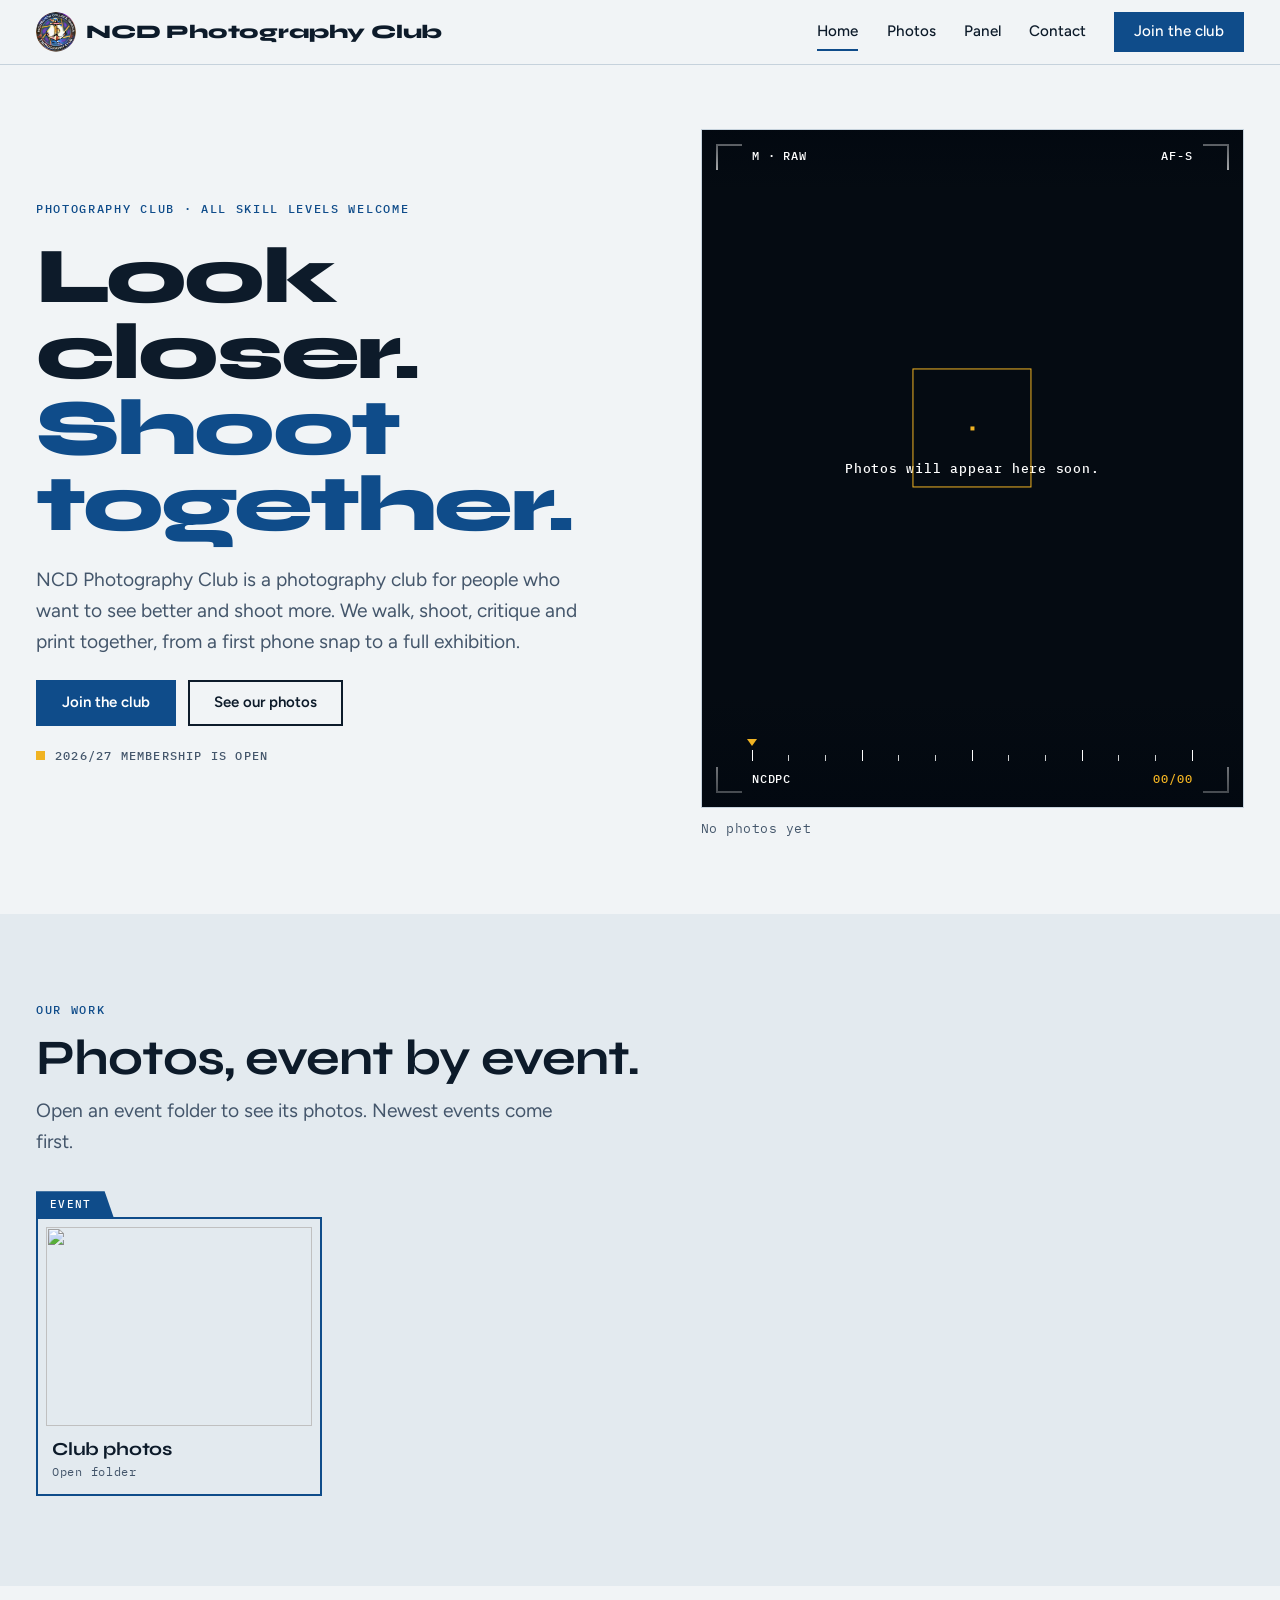
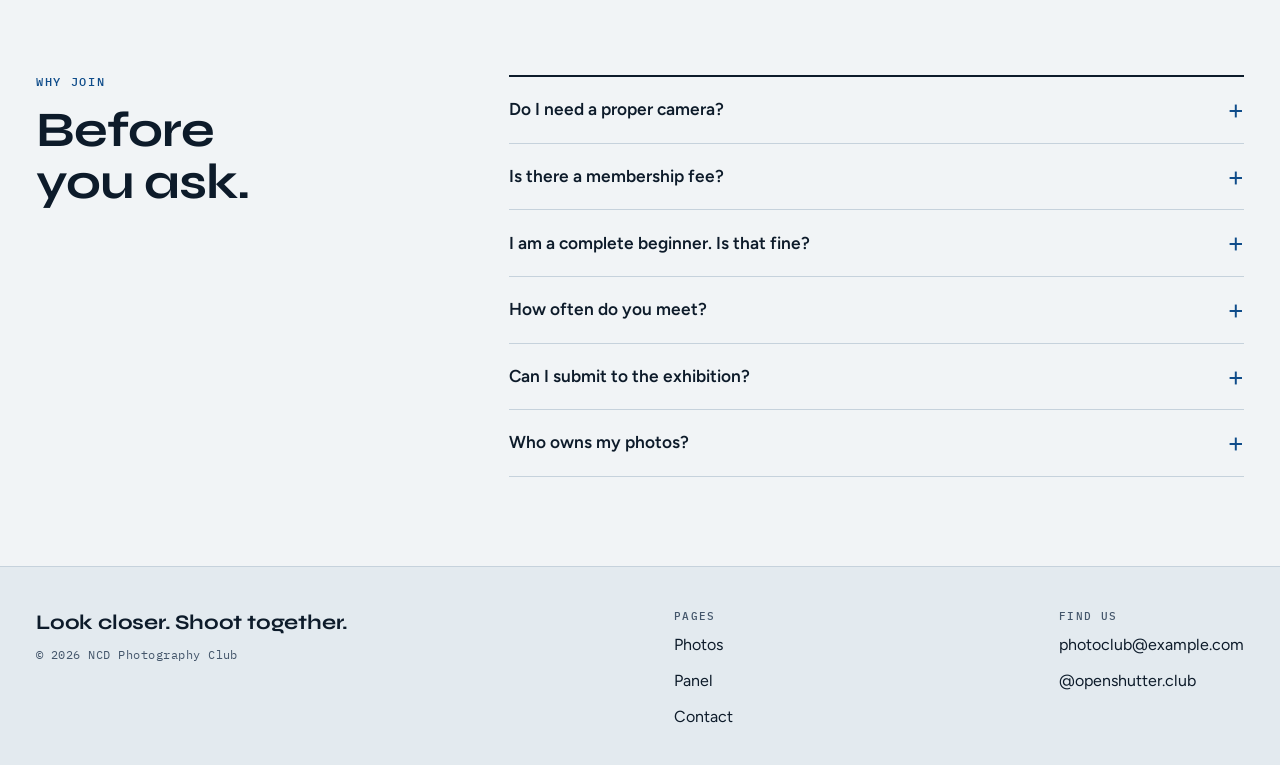
==== index.html @ f0a72257 "Add files via upload" ====
<!doctype html>
<html lang="en">
<head>
<meta charset="utf-8">
<meta name="viewport" content="width=device-width, initial-scale=1">
<title>NCD Photography Club</title>
<meta name="description" content="NCD Photography Club is a photography club for people who want to see better and shoot more. Photo walks, critique nights, workshops and an annual exhibition. All skill levels welcome.">
<meta name="color-scheme" content="light dark">
<meta name="theme-color" content="#0F4C8A">
<link rel="icon" href="assets/favicon.png" type="image/png">
<link rel="apple-touch-icon" href="assets/apple-touch-icon.png">
<link rel="preconnect" href="https://fonts.googleapis.com">
<link rel="preconnect" href="https://fonts.gstatic.com" crossorigin>
<link rel="stylesheet" href="https://fonts.googleapis.com/css2?family=Figtree:wght@400;500;600&family=IBM+Plex+Mono:wght@400;500&family=Syne:wght@600;700;800&display=swap">
<link rel="stylesheet" href="assets/css/style.css">
</head>
<body>
<header class="site">
  <div class="wrap bar">
    <a class="brand" href="index.html" aria-label="NCD Photography Club, home">
      <img src="assets/logo.png" width="40" height="40" alt="" class="brand-logo">
      <span>NCD Photography Club</span>
    </a>
    <button class="menu-btn" id="menuBtn" type="button" aria-expanded="false" aria-controls="nav">Menu</button>
    <nav class="nav" id="nav" aria-label="Main">
      <a href="index.html" aria-current="page">Home</a>
      <a href="photos.html">Photos</a>
      <a href="panel.html">Panel</a>
      <a href="contact.html">Contact</a>
      <a class="btn" href="join.html">Join the club</a>
    </nav>
  </div>
</header>

<main>
    <section class="hero">
      <div class="wrap hero-grid">
        <div class="hero-copy">
          <p class="eyebrow">Photography club · all skill levels welcome</p>
          <h1>Look closer. <span class="b">Shoot together.</span></h1>
          <p class="lead">NCD Photography Club is a photography club for people who want to see better and shoot more. We walk, shoot, critique and print together, from a first phone snap to a full exhibition.</p>
          <div class="cta">
            <a class="btn" href="join.html">Join the club</a>
            <a class="btn btn-ghost" href="#events">See our photos</a>
          </div>
          <p class="note">2026/27 membership is open</p>
        </div>

        <figure class="vfwrap">
          <div class="vf" role="img" aria-label="Slideshow of the latest club photos, shown inside a camera viewfinder">
            <!-- The photos here are filled in by assets/js/site.js (the 6 newest photos across all events). -->
            <div id="vfSlides"></div>
            <i class="c tl"></i><i class="c tr"></i><i class="c bl"></i><i class="c br"></i>
            <div class="vf-focus" id="vfFocus"></div>
            <div class="vf-hud vf-top" aria-hidden="true"><span>M · RAW</span><span>AF-S</span></div>
            <div class="vf-hud vf-bottom" aria-hidden="true">
              <div class="meter" id="vfMeter"><b id="vfMark"></b></div>
              <div class="vf-read"><span>NCDPC</span><span id="vfCount">00/00</span></div>
            </div>
          </div>
          <figcaption class="vf-cap">
            <p id="vfCap"></p>
            <div class="vf-ctl" id="vfCtl"><button class="pause" id="vfPause" type="button">Pause</button></div>
          </figcaption>
        </figure>
      </div>
    </section>

    <section class="sec alt" id="events">
      <div class="wrap">
        <div id="workHead" hidden>
          <p class="eyebrow">Our work</p>
          <h2>Photos, event by event.</h2>
          <p class="lead">Open an event folder to see its photos. Newest events come first.</p>
        </div>
        <!-- Event folders are filled in by assets/js/site.js. Each folder in assets/photos is one event. -->
        <div class="work" id="workGrid" aria-busy="true"></div>
        <a class="more" id="seeAll" href="photos.html" hidden>See all events</a>
      </div>
    </section>

    <section class="sec">
      <div class="wrap faq">
        <div>
          <p class="eyebrow">Why join</p>
          <h2>Before you ask.</h2>
        </div>
        <div class="qa">
          <details><summary>Do I need a proper camera?</summary><p>No. A phone is enough for most walks and critiques. We teach composition and light first, and gear later. Members often lend lenses and tripods to each other.</p></details>
          <details><summary>Is there a membership fee?</summary><p>A small yearly fee covers printing, exhibition costs and shared equipment. If the fee is a problem for you, tell us and we will work something out.</p></details>
          <details><summary>I am a complete beginner. Is that fine?</summary><p>Yes. Most of us started that way. On every walk, newer members are paired with someone who has been shooting for a while.</p></details>
          <details><summary>How often do you meet?</summary><p>Photo walks and critique nights run monthly, workshops once a term and the exhibition once a year. Ask us on the Contact page for the next dates.</p></details>
          <details><summary>Can I submit to the exhibition?</summary><p>Every member can submit up to three frames. A small member panel picks the final forty, and each selected photographer gets help with printing and framing.</p></details>
          <details><summary>Who owns my photos?</summary><p>You do. We ask for your permission before showing any frame on this site, in print or on social media.</p></details>
        </div>
      </div>
    </section>

</main>

<div class="lb" id="lb" role="dialog" aria-modal="true" aria-label="Photo viewer" hidden>
  <button class="lb-close" id="lbClose" type="button">Close</button>
  <img id="lbImg" alt="">
  <p class="lb-title" id="lbTitle"></p>
  <div class="lb-row">
    <button class="lb-nav" id="lbPrev" type="button" aria-label="Previous photo">&larr;</button>
    <span class="lb-count" id="lbCount"></span>
    <button class="lb-nav" id="lbNext" type="button" aria-label="Next photo">&rarr;</button>
  </div>
</div>

<footer>
  <div class="wrap foot">
    <div>
      <span class="tagline">Look closer. Shoot together.</span>
      <small>© 2026 NCD Photography Club</small>
    </div>
    <div>
      <h4>Pages</h4>
      <a href="photos.html">Photos</a><a href="panel.html">Panel</a><a href="contact.html">Contact</a>
    </div>
    <div>
      <h4>Find us</h4>
      <span>photoclub@example.com</span>
      <span>@openshutter.club</span>
    </div>
  </div>
</footer>

<script src="assets/js/events-data.js"></script>
<script src="assets/js/site.js"></script>
</body>
</html>
---- assets/css/style.css ----
html{-webkit-text-size-adjust:100%}
[hidden]{display:none!important}
img{max-width:100%}

/* NCD Photography Club: contact-sheet look. Viewfinder hero, film-edge divider, one cyanotype blue.
   Colours and fonts live in the :root tokens below. Dark mode follows the visitor's system setting. */
:root{
  --paper:#F1F4F6; --paper-2:#E3EAEF; --ink:#0D1B2A; --ink-2:#44566B; --rule:#C6D2DC;
  --accent:#0F4C8A; --on-accent:#FFFFFF;
  --band:#0F4C8A; --on-band:#FFFFFF;
  --film:#F0B323; --on-film:#1A1405; --strip:#0A1420;
  --on-img:#FFFFFF; --shade:rgba(2,8,16,.8); --scrim:rgba(3,9,17,.92);
  --f-display:'Syne',system-ui,sans-serif;
  --f-body:'Figtree',system-ui,sans-serif;
  --f-mono:'IBM Plex Mono',ui-monospace,Menlo,Consolas,monospace;
}
@media (prefers-color-scheme: dark){
  :root{
    --paper:#08121D; --paper-2:#0F1F31; --ink:#E7EEF4; --ink-2:#9AAFC3; --rule:#1F3550;
    --accent:#6DAEF0; --on-accent:#06121F; --band:#0E2F52; --on-band:#E7EEF4; --strip:#02070C;
    color-scheme:dark;
  }
}

*{box-sizing:border-box}
html{scroll-behavior:smooth}
body{margin:0;background:var(--paper);color:var(--ink);font:400 16px/1.6 var(--f-body);-webkit-font-smoothing:antialiased}
h1,h2,h3,h4,p,ul,ol,dl,dd,figure{margin:0}
ul,ol{padding:0;list-style:none}
a{color:var(--accent)}
.mono{font-family:var(--f-mono)}
:focus-visible{outline:3px solid var(--accent);outline-offset:3px}

.wrap{width:100%;max-width:1240px;margin:0 auto;padding-left:max(16px,env(safe-area-inset-left,0px));padding-right:max(16px,env(safe-area-inset-right,0px))}
.sec{padding-block:clamp(48px,7vw,92px)}
.eyebrow{font:500 12px/1.2 var(--f-mono);letter-spacing:.14em;text-transform:uppercase;color:var(--accent)}
h2{font:700 clamp(1.9rem,4.2vw,3.1rem)/1.05 var(--f-display);letter-spacing:-.02em;text-wrap:balance;margin-top:14px}
.more{display:inline-flex;align-items:center;gap:8px;margin-top:30px;font:500 12px/1 var(--f-mono);letter-spacing:.12em;text-transform:uppercase;color:var(--accent);text-decoration:none;border-bottom:2px solid var(--accent);padding-bottom:6px}

.btn{display:inline-flex;align-items:center;justify-content:center;min-height:46px;padding:0 24px;background:var(--accent);color:var(--on-accent);border:2px solid var(--accent);font:600 15px/1 var(--f-body);text-decoration:none;cursor:pointer;transition:transform .15s}
.btn:hover{transform:translateY(-2px)}
.btn-ghost{background:transparent;color:var(--ink);border-color:var(--ink)}

/* header */
.site{position:sticky;top:env(safe-area-inset-top,0px);z-index:40;background:var(--paper);border-bottom:1px solid var(--rule)}
.bar{display:flex;align-items:center;justify-content:space-between;gap:12px 16px;flex-wrap:wrap;padding-block:12px}
.brand{display:flex;align-items:center;gap:10px;color:var(--ink);text-decoration:none;font:800 1.2rem/1 var(--f-display);letter-spacing:-.01em}
.brand svg{color:var(--accent)}
.nav{display:flex;align-items:center;gap:clamp(14px,2.2vw,30px)}
.nav a{color:var(--ink);text-decoration:none;font-weight:500;font-size:.95rem;padding-block:6px;border-bottom:2px solid transparent}
.nav a:not(.btn):hover{color:var(--accent)}
.nav a[aria-current="page"]:not(.btn){border-bottom-color:var(--accent)}
.nav a.btn{min-height:40px;padding:0 18px;color:var(--on-accent);border-bottom:2px solid var(--accent)}
.menu-btn{display:none;min-height:40px;padding:0 16px;background:transparent;color:var(--ink);border:1.5px solid var(--ink);font:500 13px/1 var(--f-mono);letter-spacing:.08em;text-transform:uppercase;cursor:pointer}
@media (max-width:900px){
  .menu-btn{display:inline-flex;align-items:center}
  .nav{display:none;width:100%;flex-direction:column;align-items:stretch;gap:0;padding-bottom:10px}
  .nav.open{display:flex}
  .nav a:not(.btn){padding:13px 0;border-top:1px solid var(--rule);border-bottom:0}
  .nav a[aria-current="page"]:not(.btn){color:var(--accent)}
  .nav a.btn{margin-top:8px}
}

/* page heads */
.pagehead{padding-block:clamp(36px,6vw,76px) clamp(8px,2vw,20px)}
.pagehead .wrap{display:flex;flex-direction:column;align-items:flex-start;gap:16px}
.pagehead h1{font:800 clamp(2.4rem,6vw,4.6rem)/.98 var(--f-display);letter-spacing:-.035em;text-wrap:balance}
.pagehead .lead{max-width:56ch}
.back{display:inline-flex;align-items:center;gap:8px;font:500 12px/1 var(--f-mono);letter-spacing:.12em;text-transform:uppercase;color:var(--accent);text-decoration:none}

/* hero */
.hero{padding-block:clamp(28px,5vw,64px) clamp(40px,6vw,76px)}
.hero-grid{display:grid;grid-template-columns:minmax(0,1.05fr) minmax(0,.95fr);gap:clamp(28px,5vw,64px);align-items:center}
.hero-copy{display:flex;flex-direction:column;align-items:flex-start;gap:22px;min-width:0}
h1{font:800 clamp(2.5rem,6.2vw,5rem)/.96 var(--f-display);letter-spacing:-.035em;text-wrap:balance}
h1 .b{color:var(--accent);display:block}
.lead{font-size:clamp(1.05rem,1.6vw,1.2rem);line-height:1.6;color:var(--ink-2);max-width:46ch}
.cta{display:flex;flex-wrap:wrap;gap:12px}
.note{font:500 12px/1.4 var(--f-mono);letter-spacing:.1em;text-transform:uppercase;color:var(--ink-2);display:flex;align-items:center;gap:10px}
.note::before{content:"";width:9px;height:9px;background:var(--film)}
@media (max-width:860px){.hero-grid{grid-template-columns:minmax(0,1fr)}}

/* viewfinder */
.vfwrap{display:flex;flex-direction:column;gap:12px;min-width:0}
.vf{position:relative;aspect-ratio:4/5;max-width:100%;overflow:hidden;background:#050B12;color:var(--on-img);border:1px solid var(--rule)}
.slide.on{opacity:1}
.vf .c{position:absolute;width:26px;height:26px;border:0 solid var(--on-img);opacity:.9;pointer-events:none}
.vf .tl{left:14px;top:14px;border-width:2px 0 0 2px}
.vf .tr{right:14px;top:14px;border-width:2px 2px 0 0}
.vf .bl{left:14px;bottom:14px;border-width:0 0 2px 2px}
.vf .br{right:14px;bottom:14px;border-width:0 2px 2px 0}
.vf-focus{position:absolute;left:50%;top:44%;width:22%;aspect-ratio:1;transform:translate(-50%,-50%);border:1.5px solid var(--film);pointer-events:none}
.vf-focus::after{content:"";position:absolute;left:50%;top:50%;width:4px;height:4px;margin:-2px 0 0 -2px;background:var(--film)}
.vf-focus.lock{animation:lock .6s cubic-bezier(.2,.7,.2,1)}
@keyframes lock{0%{transform:translate(-50%,-50%) scale(1.7);opacity:0}55%{opacity:1}100%{transform:translate(-50%,-50%) scale(1)}}
.vf-hud{position:absolute;left:0;right:0;font:500 12px/1 var(--f-mono);letter-spacing:.08em;pointer-events:none}
.vf-top{top:0;display:flex;justify-content:space-between;padding:20px 50px 0}
.vf-bottom{bottom:0;padding:46px 50px 22px;background:linear-gradient(to top,var(--shade),transparent);display:grid;gap:12px}
.meter{position:relative;display:flex;justify-content:space-between;align-items:flex-end;height:22px;padding-top:8px}
.meter i{display:block;width:1px;height:6px;background:var(--on-img);opacity:.8}
.meter i.major{height:11px;opacity:1}
.meter b{position:absolute;top:0;width:0;height:0;border-left:5px solid transparent;border-right:5px solid transparent;border-top:7px solid var(--film);transform:translateX(-50%);transition:left .5s}
.vf-read{display:flex;justify-content:space-between;gap:8px;flex-wrap:wrap}
.vf-read span:last-child{color:var(--film)}
.vf-cap{display:flex;align-items:center;justify-content:space-between;gap:12px 20px;flex-wrap:wrap}
.vf-cap p{font:400 12.5px/1.4 var(--f-mono);letter-spacing:.04em;color:var(--ink-2);min-width:0}
.vf-ctl{display:flex;align-items:center;gap:8px}
.dot{width:12px;height:12px;padding:0;background:transparent;border:1.5px solid var(--ink-2);cursor:pointer}
.dot[aria-current="true"]{background:var(--accent);border-color:var(--accent)}
.pause{margin-left:8px;min-height:30px;padding:0 10px;background:transparent;color:var(--ink);border:1.5px solid var(--rule);font:500 11px/1 var(--f-mono);letter-spacing:.08em;text-transform:uppercase;cursor:pointer}

/* film strip */
.strip{position:relative;overflow:hidden;white-space:nowrap;background:var(--strip);color:var(--film);padding-block:19px;border-block:1px solid var(--rule);font:500 11px/16px var(--f-mono);letter-spacing:.22em}
.strip::before,.strip::after{content:"";position:absolute;left:0;right:0;height:6px;background:repeating-linear-gradient(90deg,var(--paper) 0 9px,transparent 9px 22px)}
.strip::before{top:5px}
.strip::after{bottom:5px}

/* stats */
.stats-grid{display:grid;grid-template-columns:repeat(4,minmax(0,1fr));gap:0}
.stats-grid>div{display:flex;flex-direction:column-reverse;gap:6px;padding:28px 20px 28px 0;border-right:1px solid var(--rule)}
.stats-grid>div+div{padding-left:24px}
.stats-grid>div:last-child{border-right:0}
.stats-grid dd{font:800 clamp(2rem,4.4vw,3.4rem)/1 var(--f-display);letter-spacing:-.03em;font-variant-numeric:tabular-nums}
.stats-grid dt{font:500 11.5px/1.3 var(--f-mono);letter-spacing:.12em;text-transform:uppercase;color:var(--ink-2)}
@media (max-width:700px){
  .stats-grid{grid-template-columns:repeat(2,minmax(0,1fr))}
  .stats-grid>div,.stats-grid>div+div{padding:22px 16px 22px 0;border-right:0;border-bottom:1px solid var(--rule)}
  .stats-grid>div:nth-child(even){padding-left:16px;border-left:1px solid var(--rule)}
}

/* two-column text blocks */
.about{display:grid;grid-template-columns:minmax(0,.9fr) minmax(0,1.1fr);gap:clamp(32px,6vw,88px);align-items:start}
.about-l{display:flex;flex-direction:column;gap:18px;min-width:0}
.about-l h2{margin-bottom:6px}
.about-l p{color:var(--ink-2);max-width:52ch}
.rhythm{border-top:2px solid var(--ink)}
.rhythm li{display:grid;grid-template-columns:104px minmax(0,1fr);gap:4px 20px;padding-block:22px;border-bottom:1px solid var(--rule)}
.rhythm .when{font:500 11.5px/1.5 var(--f-mono);letter-spacing:.1em;text-transform:uppercase;color:var(--accent);padding-top:5px}
.rhythm h3{font:700 1.35rem/1.2 var(--f-display);letter-spacing:-.01em}
.rhythm p{grid-column:2;color:var(--ink-2);margin-top:4px;max-width:52ch}
@media (max-width:860px){.about{grid-template-columns:minmax(0,1fr)}}
@media (max-width:480px){.rhythm li{grid-template-columns:minmax(0,1fr)}.rhythm p{grid-column:1}.rhythm .when{padding-top:0}}

/* albums and frames */
.alt{background:var(--paper-2)}

/* lightbox */
.lb{position:fixed;inset:0;z-index:60;display:flex;flex-direction:column;align-items:center;justify-content:center;gap:16px;background:var(--scrim);color:var(--on-img);padding:max(56px,calc(env(safe-area-inset-top,0px) + 48px)) max(16px,env(safe-area-inset-right,0px)) max(16px,env(safe-area-inset-bottom,0px)) max(16px,env(safe-area-inset-left,0px))}
.lb-close{position:absolute;top:max(12px,calc(env(safe-area-inset-top,0px) + 8px));right:max(16px,env(safe-area-inset-right,0px));min-height:38px;padding:0 14px;background:transparent;color:var(--on-img);border:1.5px solid var(--on-img);font:500 12px/1 var(--f-mono);letter-spacing:.1em;text-transform:uppercase;cursor:pointer}
.lb-row{display:flex;align-items:center;justify-content:space-between;gap:16px;width:100%;max-width:900px}
.lb-nav{flex:none;width:44px;height:44px;background:transparent;color:var(--on-img);border:1.5px solid var(--on-img);font:500 18px/1 var(--f-mono);cursor:pointer}
.lb :focus-visible{outline-color:var(--film)}

/* events */
.ev-list{margin-top:34px;border-bottom:1px solid var(--rule)}
.ev{display:grid;grid-template-columns:104px minmax(0,1fr) auto;gap:8px 28px;align-items:center;padding-block:24px;border-top:1px solid var(--rule)}
.ev .d{display:flex;flex-direction:column;gap:6px}
.ev .day{font:800 2.8rem/.9 var(--f-display);letter-spacing:-.03em;font-variant-numeric:tabular-nums}
.ev .mo{font:500 11.5px/1 var(--f-mono);letter-spacing:.12em;text-transform:uppercase;color:var(--accent)}
.ev h3{font:700 1.3rem/1.25 var(--f-display);letter-spacing:-.01em}
.ev p{color:var(--ink-2);margin-top:4px}
.ev .meta{font:400 12px/1.5 var(--f-mono);letter-spacing:.05em;color:var(--ink-2);margin-top:6px}
.tag{justify-self:end;padding:6px 10px;border:1px solid var(--ink-2);font:500 11px/1 var(--f-mono);letter-spacing:.1em;text-transform:uppercase;white-space:nowrap}
.ev.past .day{color:var(--ink-2)}
@media (max-width:640px){
  .ev{grid-template-columns:76px minmax(0,1fr);gap:6px 18px}
  .ev .tag{grid-column:2;justify-self:start}
  .ev .day{font-size:2.2rem}
}

/* band */
.band{background:var(--band);color:var(--on-band)}
.band .eyebrow{color:var(--film)}
.join{display:grid;grid-template-columns:minmax(0,1.1fr) minmax(0,.9fr);gap:clamp(32px,6vw,80px);align-items:start}
.steps{margin-top:30px;display:flex;flex-direction:column;counter-reset:s}
.steps li{display:grid;grid-template-columns:44px minmax(0,1fr);gap:14px;padding-block:18px;border-top:1px solid rgba(255,255,255,.28);counter-increment:s;max-width:52ch}
.steps li::before{content:counter(s,decimal-leading-zero);font:500 13px/1.6 var(--f-mono);color:var(--film);letter-spacing:.08em}
.steps li:last-child{border-bottom:1px solid rgba(255,255,255,.28)}
.page-join .steps li{border-top-color:var(--rule)}
.page-join .steps li:last-child{border-bottom-color:var(--rule)}
.page-join .steps li::before{color:var(--accent)}
.card{background:var(--paper);color:var(--ink);border:1px solid var(--rule);padding:clamp(22px,3vw,34px);display:flex;flex-direction:column;gap:18px;min-width:0}
.card h3{font:700 1.4rem/1.2 var(--f-display);letter-spacing:-.01em}
.card dl{display:grid;gap:16px}
.card dt{font:500 11px/1 var(--f-mono);letter-spacing:.12em;text-transform:uppercase;color:var(--ink-2);margin-bottom:5px}
.card dd{overflow-wrap:anywhere}
.card p{color:var(--ink-2)}
.mail{display:flex;flex-wrap:wrap;align-items:center;gap:10px}
.mail span.addr{font:500 1rem/1.4 var(--f-mono);overflow-wrap:anywhere}
.copy{min-height:34px;padding:0 12px;background:transparent;color:var(--ink);border:1.5px solid var(--ink);font:500 11px/1 var(--f-mono);letter-spacing:.08em;text-transform:uppercase;cursor:pointer}
.copied{font:400 12px/1 var(--f-mono);color:var(--accent)}
.band :focus-visible{outline-color:var(--film)}
.band .card :focus-visible{outline-color:var(--accent)}
.band .btn{background:var(--paper);color:var(--ink);border-color:var(--paper)}
.band .cta{margin-top:30px}
@media (max-width:860px){.join{grid-template-columns:minmax(0,1fr)}}

/* faq */
.faq{display:grid;grid-template-columns:minmax(0,.7fr) minmax(0,1.3fr);gap:clamp(28px,6vw,80px);align-items:start}
.qa{border-top:2px solid var(--ink)}
.qa details{border-bottom:1px solid var(--rule)}
.qa summary{list-style:none;display:flex;align-items:center;justify-content:space-between;gap:20px;padding-block:20px;font:600 1.08rem/1.35 var(--f-body);cursor:pointer}
.qa summary::-webkit-details-marker{display:none}
.qa summary::after{content:"+";flex:none;font:400 1.6rem/1 var(--f-mono);color:var(--accent);transition:transform .2s}
.qa details[open] summary::after{transform:rotate(45deg)}
.qa p{padding-bottom:22px;color:var(--ink-2);max-width:62ch}
@media (max-width:860px){.faq{grid-template-columns:minmax(0,1fr)}}

/* about page */
.rules{display:grid;grid-template-columns:repeat(3,minmax(0,1fr));gap:0;margin-top:34px;border-top:2px solid var(--ink)}
.rules>div{padding:24px 28px 24px 0;display:flex;flex-direction:column;gap:8px}
.rules>div+div{padding-left:28px;border-left:1px solid var(--rule)}
.rules h3{font:700 1.3rem/1.2 var(--f-display);letter-spacing:-.01em}
.rules p{color:var(--ink-2)}
@media (max-width:760px){.rules{grid-template-columns:minmax(0,1fr)}.rules>div,.rules>div+div{padding:20px 0;border-left:0;border-bottom:1px solid var(--rule)}}

/* membership */
.plans{display:grid;grid-template-columns:repeat(3,minmax(0,1fr));gap:20px;margin-top:34px}
.plan{display:flex;flex-direction:column;gap:14px;padding:26px;border:1px solid var(--rule);border-top:4px solid var(--ink);background:var(--paper)}
.plan.pop{border-top-color:var(--accent);background:var(--paper-2)}
.plan .tagline{font:500 11px/1 var(--f-mono);letter-spacing:.12em;text-transform:uppercase;color:var(--accent);min-height:11px}
.plan h3{font:800 1.7rem/1.1 var(--f-display);letter-spacing:-.02em}
.plan .price{font:700 1.05rem/1.3 var(--f-body)}
.plan>p{color:var(--ink-2)}
.plan ul{margin-top:4px}
.plan li{padding:10px 0;border-top:1px solid var(--rule);color:var(--ink-2)}
@media (max-width:860px){.plans{grid-template-columns:minmax(0,1fr)}}
.planfoot{margin-top:30px;display:flex;flex-wrap:wrap;align-items:center;gap:16px 24px}
.planfoot p{color:var(--ink-2);max-width:60ch}

/* form */
.formgrid{display:grid;grid-template-columns:minmax(0,1.1fr) minmax(0,.9fr);gap:clamp(32px,6vw,80px);align-items:start;margin-top:30px}
@media (max-width:860px){.formgrid{grid-template-columns:minmax(0,1fr)}}
form{display:flex;flex-direction:column;gap:18px;min-width:0}
.row2{display:grid;grid-template-columns:repeat(2,minmax(0,1fr));gap:18px}
@media (max-width:560px){.row2{grid-template-columns:minmax(0,1fr)}}
.fld{display:flex;flex-direction:column;gap:7px;min-width:0}
.fld label{font:500 11px/1.2 var(--f-mono);letter-spacing:.12em;text-transform:uppercase;color:var(--ink-2)}
.fld input,.fld select,.fld textarea{width:100%;min-height:46px;padding:10px 12px;background:var(--paper);color:var(--ink);border:1.5px solid var(--ink);border-radius:0;font:400 16px/1.4 var(--f-body)}
.fld textarea{min-height:110px;resize:vertical}
.out{display:flex;flex-direction:column;gap:12px;padding:20px;border:1px solid var(--accent);background:var(--paper-2)}
.out p{color:var(--ink-2)}
.out textarea{width:100%;min-height:200px;padding:12px;background:var(--paper);color:var(--ink);border:1.5px solid var(--rule);border-radius:0;font:400 13px/1.5 var(--f-mono)}

/* footer */
footer{background:var(--paper-2);border-top:1px solid var(--rule);padding-block:44px max(36px,env(safe-area-inset-bottom,0px))}
.foot{display:flex;flex-wrap:wrap;justify-content:space-between;gap:28px 48px}
.foot>div{display:flex;flex-direction:column;gap:10px;min-width:0}
.foot .tagline{font:700 1.3rem/1.2 var(--f-display);letter-spacing:-.01em}
.foot a{color:var(--ink);text-decoration:none}
.foot a:hover{color:var(--accent)}
.foot small{font:400 12px/1.5 var(--f-mono);letter-spacing:.04em;color:var(--ink-2)}
.foot h4{font:500 11px/1 var(--f-mono);letter-spacing:.12em;text-transform:uppercase;color:var(--ink-2)}

@media (prefers-reduced-motion:reduce){
  html{scroll-behavior:auto}
  *,*::before,*::after{animation:none!important;transition:none!important}
}

/* hero slideshow: photos fill the viewfinder */
.slide{position:absolute;inset:0;width:100%;height:100%;object-fit:cover;opacity:0;transition:opacity .9s ease}
.slide.on{opacity:1}
.vf-empty{position:absolute;inset:0;display:flex;align-items:center;justify-content:center;text-align:center;padding:24px;font:500 13px/1.7 var(--f-mono);letter-spacing:.06em;color:var(--on-img)}

/* keeps the viewfinder labels readable over bright photos */
.vf-top{background:linear-gradient(to bottom,var(--shade),transparent);padding-bottom:30px}

/* "Our work" on the home page: the event folders sit inside this box */
.work{margin-top:34px}
.empty{grid-column:1/-1;color:var(--ink-2);padding:28px 0}

/* photo gallery: the photos of one opened event, shown at their own proportions */
.gallery{column-width:260px;column-gap:14px}
.gal-item{display:block;width:100%;margin:0 0 14px;padding:0;border:0;background:var(--paper-2);cursor:zoom-in;break-inside:avoid}
.gal-item img{display:block;width:100%;height:auto;min-height:80px}
/* event folders (Home and Photos) */
.folders{display:grid;grid-template-columns:repeat(auto-fill,minmax(min(100%,260px),1fr));gap:30px 22px}
.folder{display:flex;flex-direction:column;min-width:0;color:var(--ink);text-decoration:none}
.folder-tab{align-self:flex-start;padding:8px 22px 7px 14px;background:var(--accent);color:var(--on-accent);font:500 11px/1 var(--f-mono);letter-spacing:.12em;text-transform:uppercase;clip-path:polygon(0 0,calc(100% - 9px) 0,100% 100%,0 100%);transition:background .2s,color .2s}
.folder-body{display:flex;flex-direction:column;gap:12px;padding:8px 8px 14px;border:2px solid var(--accent);background:var(--paper);transition:transform .25s ease,box-shadow .25s ease}
.alt .folder-body{background:var(--paper-2)}
.folder-cover{display:block;aspect-ratio:4/3;overflow:hidden;background:var(--paper-2)}
.folder-cover img{display:block;width:100%;height:100%;object-fit:cover;transition:transform .6s ease}
.folder-label{display:flex;flex-direction:column;gap:4px;padding:0 6px}
.folder-name{font:700 1.15rem/1.2 var(--f-display);letter-spacing:-.01em;overflow-wrap:anywhere}
.folder-count{font:400 12px/1.3 var(--f-mono);letter-spacing:.06em;color:var(--ink-2)}
.folder:hover .folder-tab,.folder:focus-visible .folder-tab{background:var(--film);color:var(--on-film)}
.folder:hover .folder-body{transform:translateY(-3px)}
.folder:hover .folder-cover img{transform:scale(1.05)}
@media (prefers-reduced-motion:reduce){.folder-body,.folder-cover img{transition:none}.folder:hover .folder-body,.folder:hover .folder-cover img{transform:none}}

/* one opened event */
.back-btn{display:inline-flex;align-items:center;min-height:40px;padding:0 14px;margin-bottom:22px;background:transparent;color:var(--accent);border:1.5px solid var(--accent);font:500 12px/1 var(--f-mono);letter-spacing:.1em;text-transform:uppercase;cursor:pointer}
.back-btn:hover{background:var(--accent);color:var(--on-accent)}
.evv-head{margin-bottom:22px}
.evv-head h3{font:700 clamp(1.6rem,3.4vw,2.4rem)/1.1 var(--f-display);letter-spacing:-.02em;margin-bottom:10px;overflow-wrap:anywhere}
.evv-head .count{margin-bottom:0}
.more-btn{display:flex;margin:30px auto 0}
.lb-title{font:500 12px/1.4 var(--f-mono);letter-spacing:.1em;text-transform:uppercase;text-align:center;opacity:.85}
.lb-title:empty{display:none}
.count{font:400 12px/1 var(--f-mono);letter-spacing:.08em;color:var(--ink-2);margin-bottom:18px}

/* big photo viewer */
.lb img{display:block;max-width:100%;max-height:74vh;width:auto;height:auto}
.lb-count{font:500 12px/1.5 var(--f-mono);letter-spacing:.1em;text-align:center}
.ev.past .tag{color:var(--ink-2)}

/* Panel page: people cards built from assets/js/panel-data.js */
.panel-group+.panel-group{margin-top:clamp(40px,6vw,72px)}
.panel-h{font:700 clamp(1.5rem,3vw,2.1rem)/1.1 var(--f-display);letter-spacing:-.02em;margin:0 0 26px;padding-bottom:14px;border-bottom:2px solid var(--ink)}
.panel-cards{display:grid;grid-template-columns:repeat(auto-fill,minmax(min(100%,270px),1fr));gap:clamp(20px,3vw,34px)}
.person{display:flex;flex-direction:column;gap:6px;min-width:0}
.person-ph{aspect-ratio:4/5;overflow:hidden;background:var(--paper-2);margin-bottom:10px;border-bottom:3px solid var(--accent)}
.person-ph img{display:block;width:100%;height:100%;object-fit:cover}
.person-ph.noimg{display:flex;align-items:center;justify-content:center;font:800 clamp(2.4rem,6vw,3.6rem)/1 var(--f-display);color:var(--accent)}
.person-name{font:700 1.3rem/1.2 var(--f-display);letter-spacing:-.01em}
.person-pos{font:500 12px/1.4 var(--f-mono);letter-spacing:.12em;text-transform:uppercase;color:var(--accent)}
.person-speech{margin:10px 0 0;padding:0 0 0 16px;border-left:3px solid var(--film);color:var(--ink-2);font-style:italic;overflow-wrap:anywhere}

/* round club logo in the header */
.brand-logo{display:block;width:40px;height:40px;border-radius:50%;object-fit:cover;flex:none}
.brand span{line-height:1.1}

/* join band without the side card: one readable column */
.join-solo{grid-template-columns:minmax(0,1fr)}
.join-solo>div{max-width:720px}

/* keeps an opened event's title clear of the sticky header when the page scrolls to it */
.work,#gallery{scroll-margin-top:88px}
#workHead .lead{margin-top:12px}
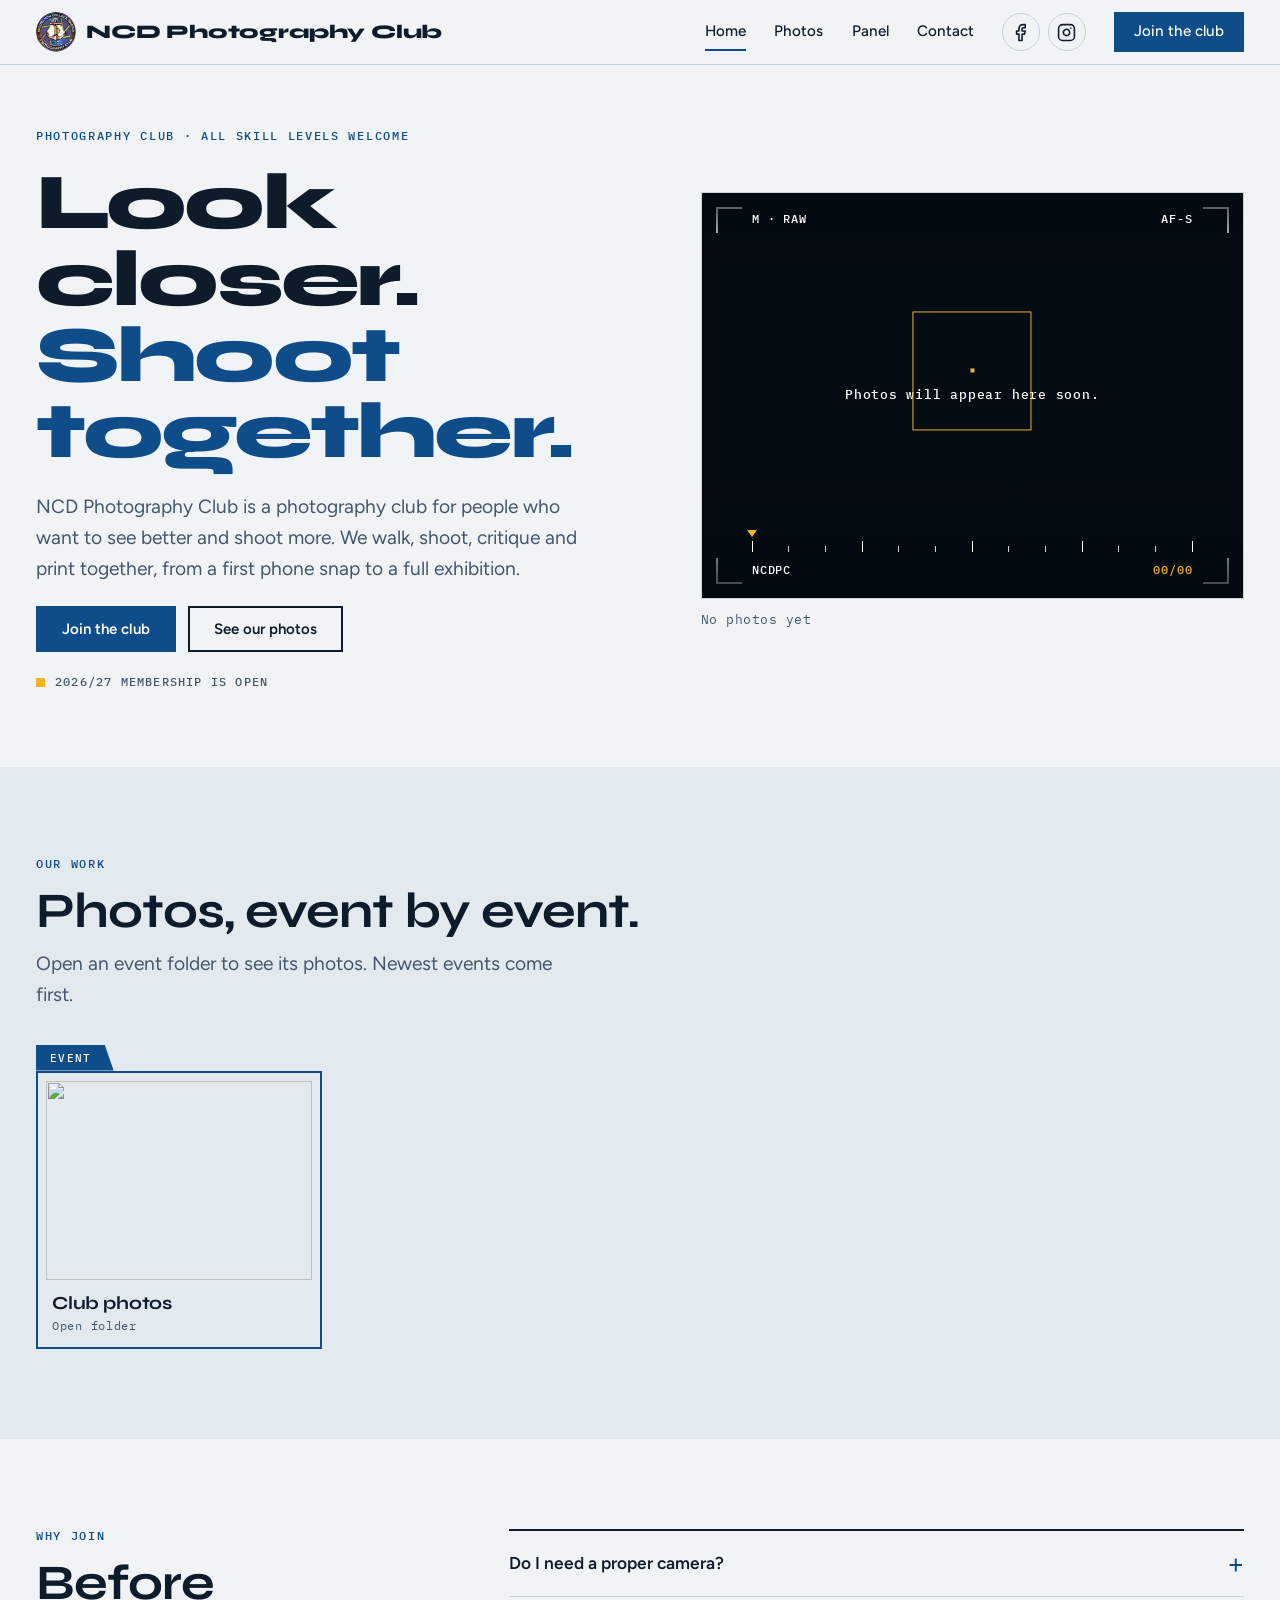
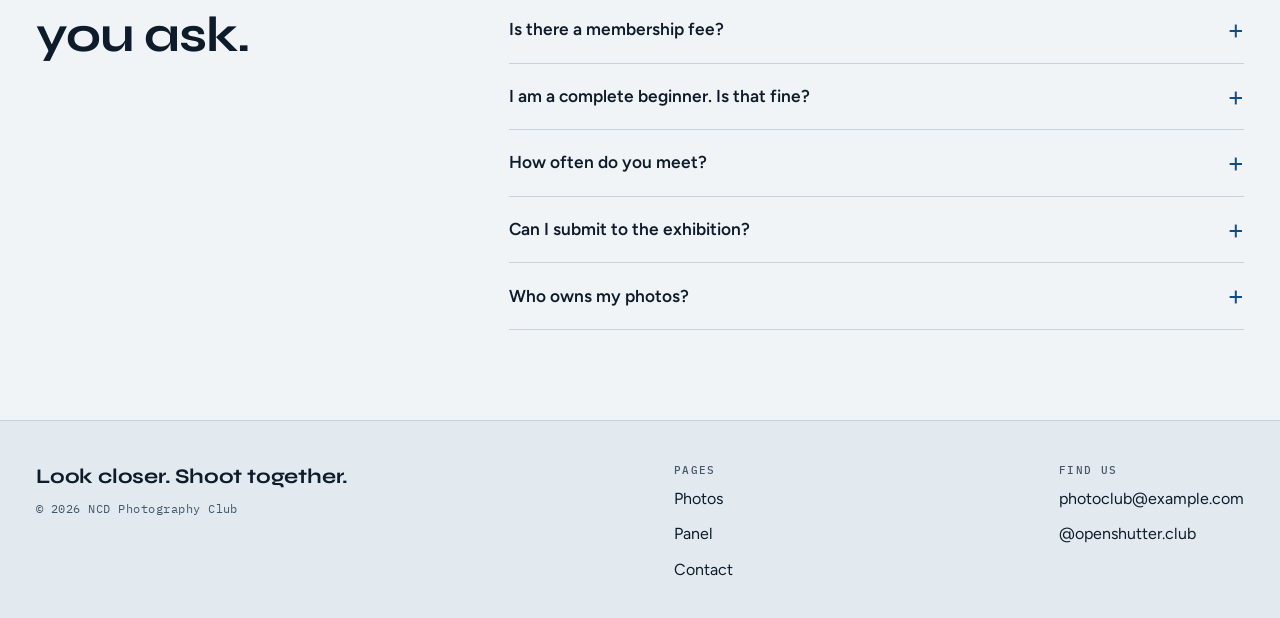
==== commit 06c4e94b: "Set homepage showcase to 4:3 and add social icons to the nav - Change the hero photo showcase (.vf) " ====
--- a/index.html
+++ b/index.html
@@ -27,6 +27,10 @@
       <a href="photos.html">Photos</a>
       <a href="panel.html">Panel</a>
       <a href="contact.html">Contact</a>
+      <div class="nav-social">
+        <a class="soc" href="https://www.facebook.com/profile.php?id=61572156817707" target="_blank" rel="noopener noreferrer" aria-label="NCD Photography Club on Facebook (opens in a new tab)"><svg viewBox="0 0 24 24" fill="none" stroke="currentColor" stroke-width="2" stroke-linecap="round" stroke-linejoin="round" aria-hidden="true" focusable="false"><path d="M18 2h-3a5 5 0 0 0-5 5v3H7v4h3v8h4v-8h3l1-4h-4V7a1 1 0 0 1 1-1h3z"/></svg></a>
+        <a class="soc" href="https://www.instagram.com/ncdphotographyclub/" target="_blank" rel="noopener noreferrer" aria-label="NCD Photography Club on Instagram (opens in a new tab)"><svg viewBox="0 0 24 24" fill="none" stroke="currentColor" stroke-width="2" stroke-linecap="round" stroke-linejoin="round" aria-hidden="true" focusable="false"><rect x="2" y="2" width="20" height="20" rx="5" ry="5"/><path d="M16 11.37A4 4 0 1 1 12.63 8 4 4 0 0 1 16 11.37z"/><line x1="17.5" y1="6.5" x2="17.51" y2="6.5"/></svg></a>
+      </div>
       <a class="btn" href="join.html">Join the club</a>
     </nav>
   </div>
--- a/assets/css/style.css
+++ b/assets/css/style.css
@@ -61,6 +61,13 @@
   .nav a.btn{margin-top:8px}
 }
 
+/* Facebook and Instagram icons in the header */
+.nav-social{display:flex;align-items:center;gap:8px}
+.nav .nav-social a.soc{display:inline-flex;align-items:center;justify-content:center;width:38px;height:38px;padding:0;border:1.5px solid var(--rule);border-radius:50%;color:var(--ink);transition:color .15s,border-color .15s,transform .15s}
+.nav .nav-social a.soc:hover{color:var(--accent);border-color:var(--accent);transform:translateY(-2px)}
+.nav .nav-social a.soc svg{display:block;width:19px;height:19px}
+@media (max-width:900px){.nav .nav-social{padding:12px 0 4px;border-top:1px solid var(--rule)}}
+
 /* page heads */
 .pagehead{padding-block:clamp(36px,6vw,76px) clamp(8px,2vw,20px)}
 .pagehead .wrap{display:flex;flex-direction:column;align-items:flex-start;gap:16px}
@@ -82,7 +89,7 @@
 
 /* viewfinder */
 .vfwrap{display:flex;flex-direction:column;gap:12px;min-width:0}
-.vf{position:relative;aspect-ratio:4/5;max-width:100%;overflow:hidden;background:#050B12;color:var(--on-img);border:1px solid var(--rule)}
+.vf{position:relative;aspect-ratio:4/3;max-width:100%;overflow:hidden;background:#050B12;color:var(--on-img);border:1px solid var(--rule)}
 .slide.on{opacity:1}
 .vf .c{position:absolute;width:26px;height:26px;border:0 solid var(--on-img);opacity:.9;pointer-events:none}
 .vf .tl{left:14px;top:14px;border-width:2px 0 0 2px}
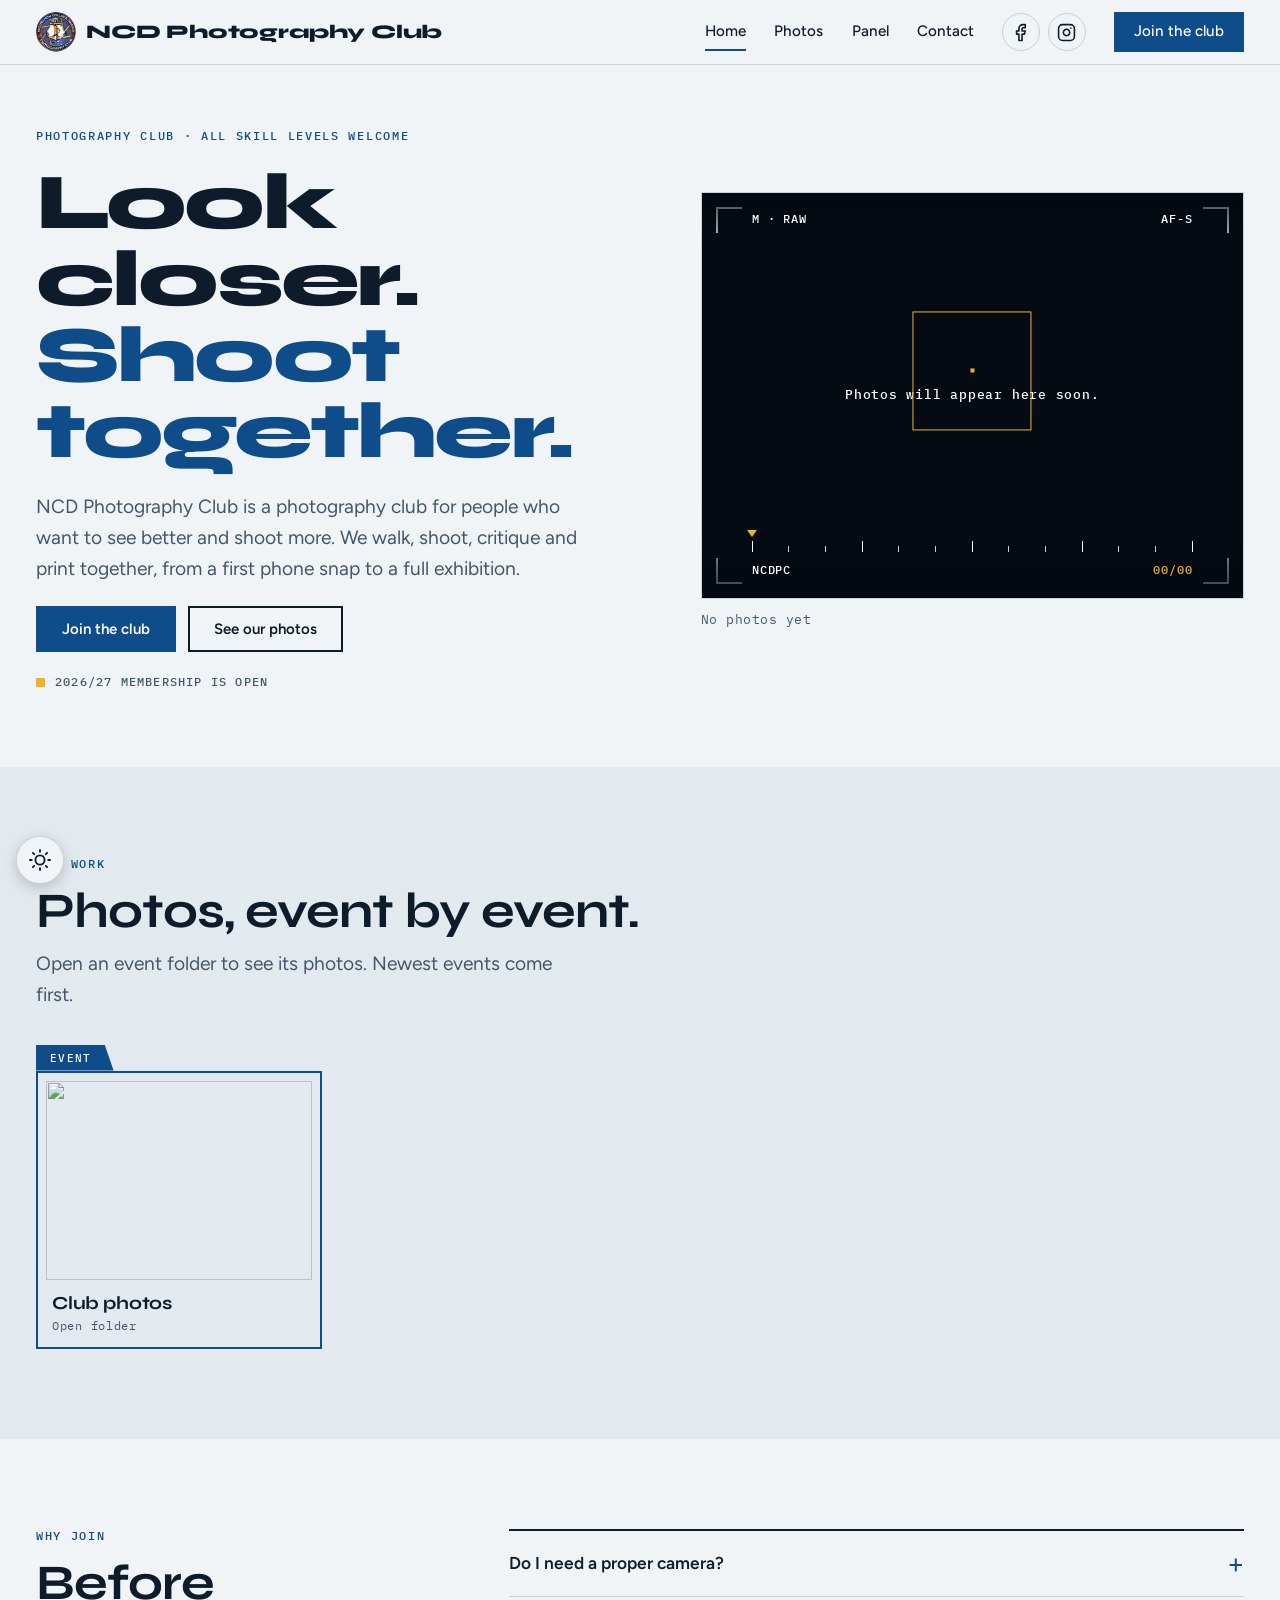
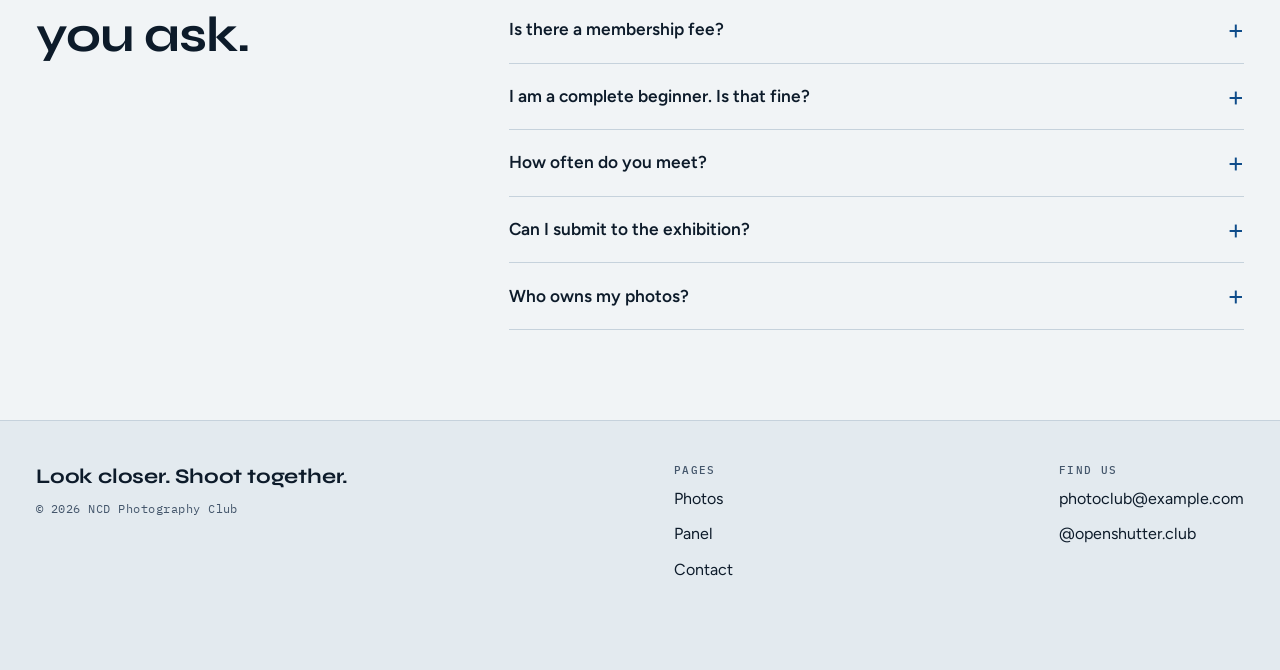
==== commit 30c5a3e1: "Add light/dark appearance button in the lower left - Fixed round button shows a moon while the site " ====
--- a/index.html
+++ b/index.html
@@ -12,6 +12,7 @@
 <link rel="preconnect" href="https://fonts.googleapis.com">
 <link rel="preconnect" href="https://fonts.gstatic.com" crossorigin>
 <link rel="stylesheet" href="https://fonts.googleapis.com/css2?family=Figtree:wght@400;500;600&family=IBM+Plex+Mono:wght@400;500&family=Syne:wght@600;700;800&display=swap">
+<script>(function(){var t=null;try{t=localStorage.getItem('ncd-theme')}catch(e){}if(t!=='light'&&t!=='dark'){t=window.matchMedia&&matchMedia('(prefers-color-scheme: dark)').matches?'dark':'light'}document.documentElement.setAttribute('data-theme',t)})();</script>
 <link rel="stylesheet" href="assets/css/style.css">
 </head>
 <body>
@@ -131,6 +132,11 @@
   </div>
 </footer>
 
+<button class="theme-btn" id="themeBtn" type="button" aria-label="Switch appearance" title="Switch appearance">
+  <svg class="i-sun" viewBox="0 0 24 24" fill="none" stroke="currentColor" stroke-width="2" stroke-linecap="round" stroke-linejoin="round" aria-hidden="true" focusable="false"><circle cx="12" cy="12" r="5"/><line x1="12" y1="1" x2="12" y2="3"/><line x1="12" y1="21" x2="12" y2="23"/><line x1="4.22" y1="4.22" x2="5.64" y2="5.64"/><line x1="18.36" y1="18.36" x2="19.78" y2="19.78"/><line x1="1" y1="12" x2="3" y2="12"/><line x1="21" y1="12" x2="23" y2="12"/><line x1="4.22" y1="19.78" x2="5.64" y2="18.36"/><line x1="18.36" y1="5.64" x2="19.78" y2="4.22"/></svg>
+  <svg class="i-moon" viewBox="0 0 24 24" fill="none" stroke="currentColor" stroke-width="2" stroke-linecap="round" stroke-linejoin="round" aria-hidden="true" focusable="false"><path d="M21 12.79A9 9 0 1 1 11.21 3 7 7 0 0 0 21 12.79z"/></svg>
+</button>
+
 <script src="assets/js/events-data.js"></script>
 <script src="assets/js/site.js"></script>
 </body>
--- a/assets/css/style.css
+++ b/assets/css/style.css
@@ -14,13 +14,21 @@
   --f-body:'Figtree',system-ui,sans-serif;
   --f-mono:'IBM Plex Mono',ui-monospace,Menlo,Consolas,monospace;
 }
+/* Dark (blue) appearance. It follows the visitor's system setting, and the
+   appearance button in the lower left overrides it via the data-theme attribute on <html>. */
 @media (prefers-color-scheme: dark){
-  :root{
+  :root:not([data-theme="light"]){
     --paper:#08121D; --paper-2:#0F1F31; --ink:#E7EEF4; --ink-2:#9AAFC3; --rule:#1F3550;
     --accent:#6DAEF0; --on-accent:#06121F; --band:#0E2F52; --on-band:#E7EEF4; --strip:#02070C;
     color-scheme:dark;
   }
 }
+:root[data-theme="dark"]{
+  --paper:#08121D; --paper-2:#0F1F31; --ink:#E7EEF4; --ink-2:#9AAFC3; --rule:#1F3550;
+  --accent:#6DAEF0; --on-accent:#06121F; --band:#0E2F52; --on-band:#E7EEF4; --strip:#02070C;
+  color-scheme:dark;
+}
+:root[data-theme="light"]{color-scheme:light}
 
 *{box-sizing:border-box}
 html{scroll-behavior:smooth}
@@ -335,3 +343,23 @@
 /* keeps an opened event's title clear of the sticky header when the page scrolls to it */
 .work,#gallery{scroll-margin-top:88px}
 #workHead .lead{margin-top:12px}
+
+/* appearance button (lower left): moon while the site is dark blue, sun while it is light */
+.theme-btn{display:none;position:fixed;left:max(16px,env(safe-area-inset-left,0px));bottom:max(16px,env(safe-area-inset-bottom,0px));z-index:50;width:48px;height:48px;padding:0;place-items:center;border-radius:50%;background:var(--paper);color:var(--ink);border:1.5px solid var(--rule);box-shadow:0 4px 14px rgba(2,8,16,.2);cursor:pointer;overflow:hidden;transition:transform .2s ease,border-color .2s ease,background-color .45s ease,color .45s ease,box-shadow .45s ease}
+:root[data-theme] .theme-btn{display:grid}
+.theme-btn:hover{transform:translateY(-2px);border-color:var(--accent);color:var(--accent)}
+.theme-btn:active{transform:scale(.94)}
+.theme-btn svg{grid-area:1/1;display:block;width:22px;height:22px;transition:transform .5s cubic-bezier(.4,0,.2,1),opacity .35s ease}
+.theme-btn .i-sun,.theme-btn .i-moon{opacity:0;transform:rotate(-90deg) scale(.4)}
+:root[data-theme="dark"] .theme-btn .i-moon,
+:root[data-theme="light"] .theme-btn .i-sun{opacity:1;transform:none}
+:root[data-theme="dark"] .theme-btn .i-sun{transform:rotate(90deg) scale(.4)}
+/* room under the footer so the button never covers its text */
+footer{padding-bottom:88px}
+
+/* smooth switch between the light and dark appearance (class is added by site.js for a moment) */
+html.theme-anim,html.theme-anim *,html.theme-anim *::before,html.theme-anim *::after{transition:background-color .45s ease,color .45s ease,border-color .45s ease,fill .45s ease,stroke .45s ease,box-shadow .45s ease,text-decoration-color .45s ease!important}
+html.theme-anim .slide{transition:opacity .9s ease!important}
+html.theme-anim .theme-btn{transition:transform .2s ease,border-color .45s ease,background-color .45s ease,color .45s ease,box-shadow .45s ease!important}
+html.theme-anim .theme-btn svg{transition:transform .5s cubic-bezier(.4,0,.2,1),opacity .35s ease!important}
+@media (prefers-reduced-motion:reduce){.theme-btn,.theme-btn svg{transition:none}}
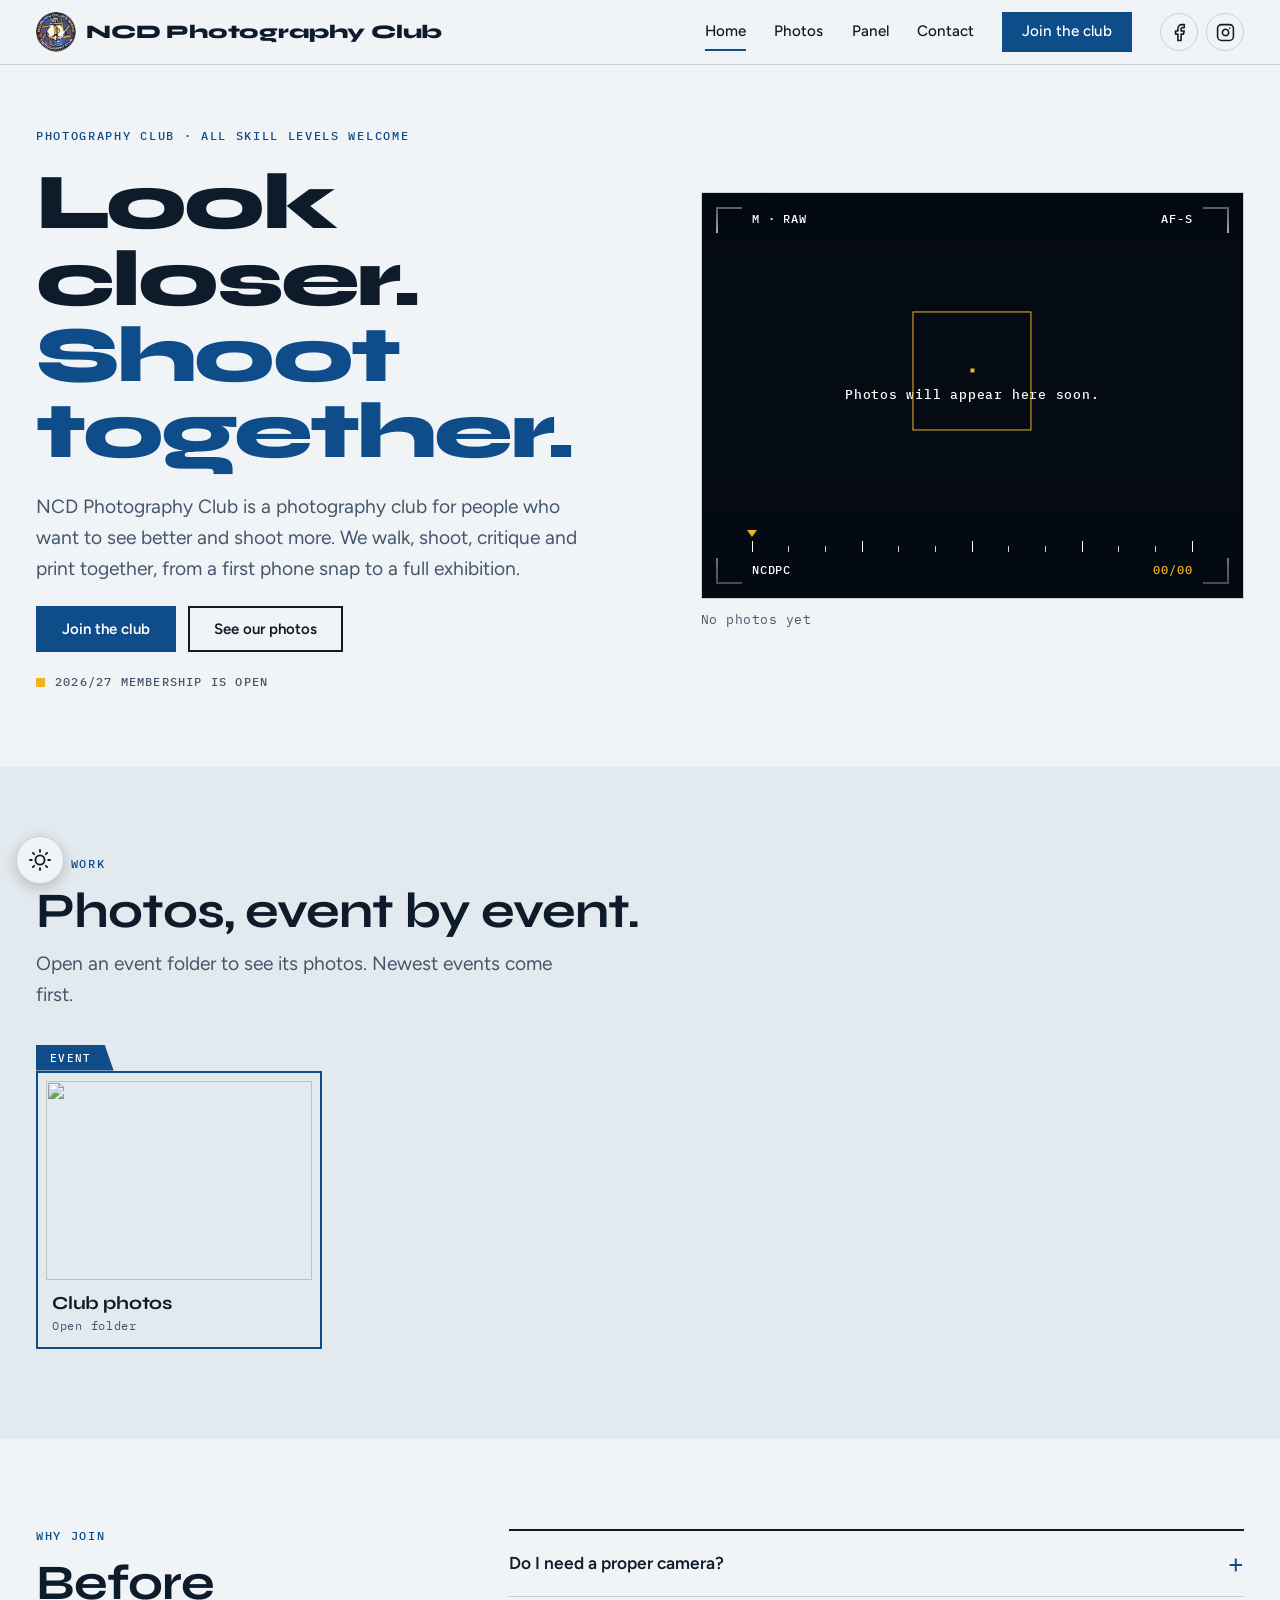
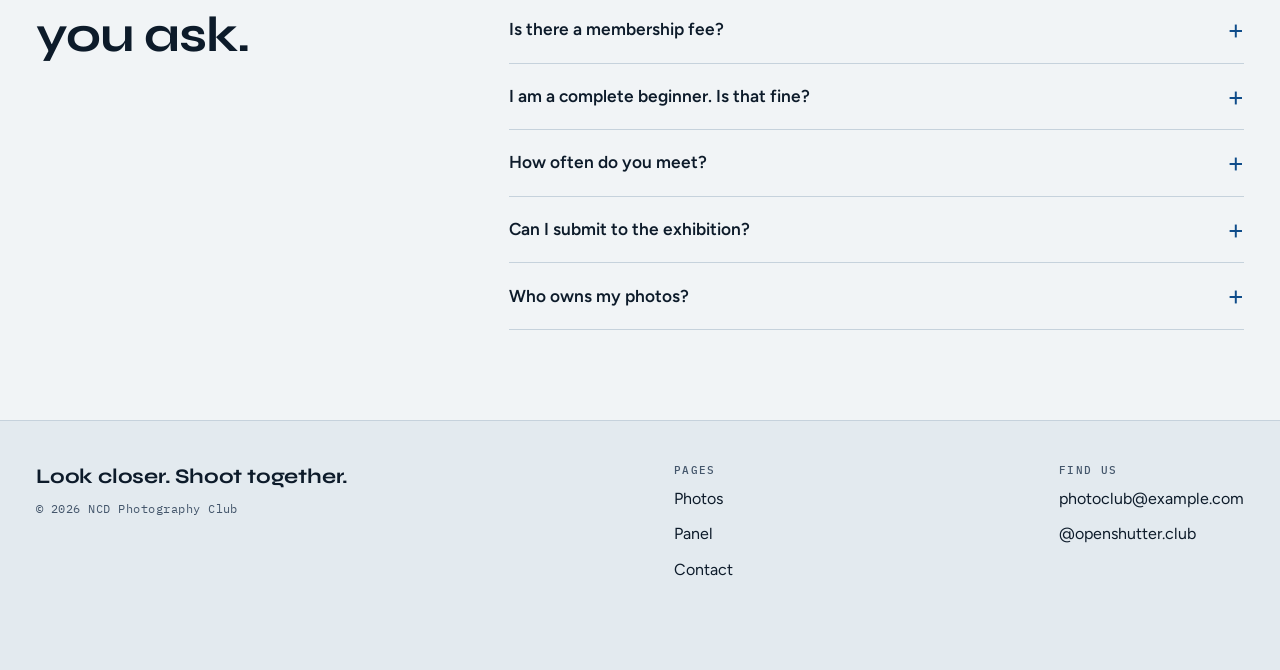
==== commit 31ad61ea: "Move Facebook and Instagram icons to the right of the Join button Co-Authored-By: Claude Sonnet 5.5 " ====
--- a/index.html
+++ b/index.html
@@ -28,11 +28,11 @@
       <a href="photos.html">Photos</a>
       <a href="panel.html">Panel</a>
       <a href="contact.html">Contact</a>
+      <a class="btn" href="join.html">Join the club</a>
       <div class="nav-social">
         <a class="soc" href="https://www.facebook.com/profile.php?id=61572156817707" target="_blank" rel="noopener noreferrer" aria-label="NCD Photography Club on Facebook (opens in a new tab)"><svg viewBox="0 0 24 24" fill="none" stroke="currentColor" stroke-width="2" stroke-linecap="round" stroke-linejoin="round" aria-hidden="true" focusable="false"><path d="M18 2h-3a5 5 0 0 0-5 5v3H7v4h3v8h4v-8h3l1-4h-4V7a1 1 0 0 1 1-1h3z"/></svg></a>
         <a class="soc" href="https://www.instagram.com/ncdphotographyclub/" target="_blank" rel="noopener noreferrer" aria-label="NCD Photography Club on Instagram (opens in a new tab)"><svg viewBox="0 0 24 24" fill="none" stroke="currentColor" stroke-width="2" stroke-linecap="round" stroke-linejoin="round" aria-hidden="true" focusable="false"><rect x="2" y="2" width="20" height="20" rx="5" ry="5"/><path d="M16 11.37A4 4 0 1 1 12.63 8 4 4 0 0 1 16 11.37z"/><line x1="17.5" y1="6.5" x2="17.51" y2="6.5"/></svg></a>
       </div>
-      <a class="btn" href="join.html">Join the club</a>
     </nav>
   </div>
 </header>
--- a/assets/css/style.css
+++ b/assets/css/style.css
@@ -74,7 +74,7 @@
 .nav .nav-social a.soc{display:inline-flex;align-items:center;justify-content:center;width:38px;height:38px;padding:0;border:1.5px solid var(--rule);border-radius:50%;color:var(--ink);transition:color .15s,border-color .15s,transform .15s}
 .nav .nav-social a.soc:hover{color:var(--accent);border-color:var(--accent);transform:translateY(-2px)}
 .nav .nav-social a.soc svg{display:block;width:19px;height:19px}
-@media (max-width:900px){.nav .nav-social{padding:12px 0 4px;border-top:1px solid var(--rule)}}
+@media (max-width:900px){.nav .nav-social{padding:14px 0 4px}}
 
 /* page heads */
 .pagehead{padding-block:clamp(36px,6vw,76px) clamp(8px,2vw,20px)}
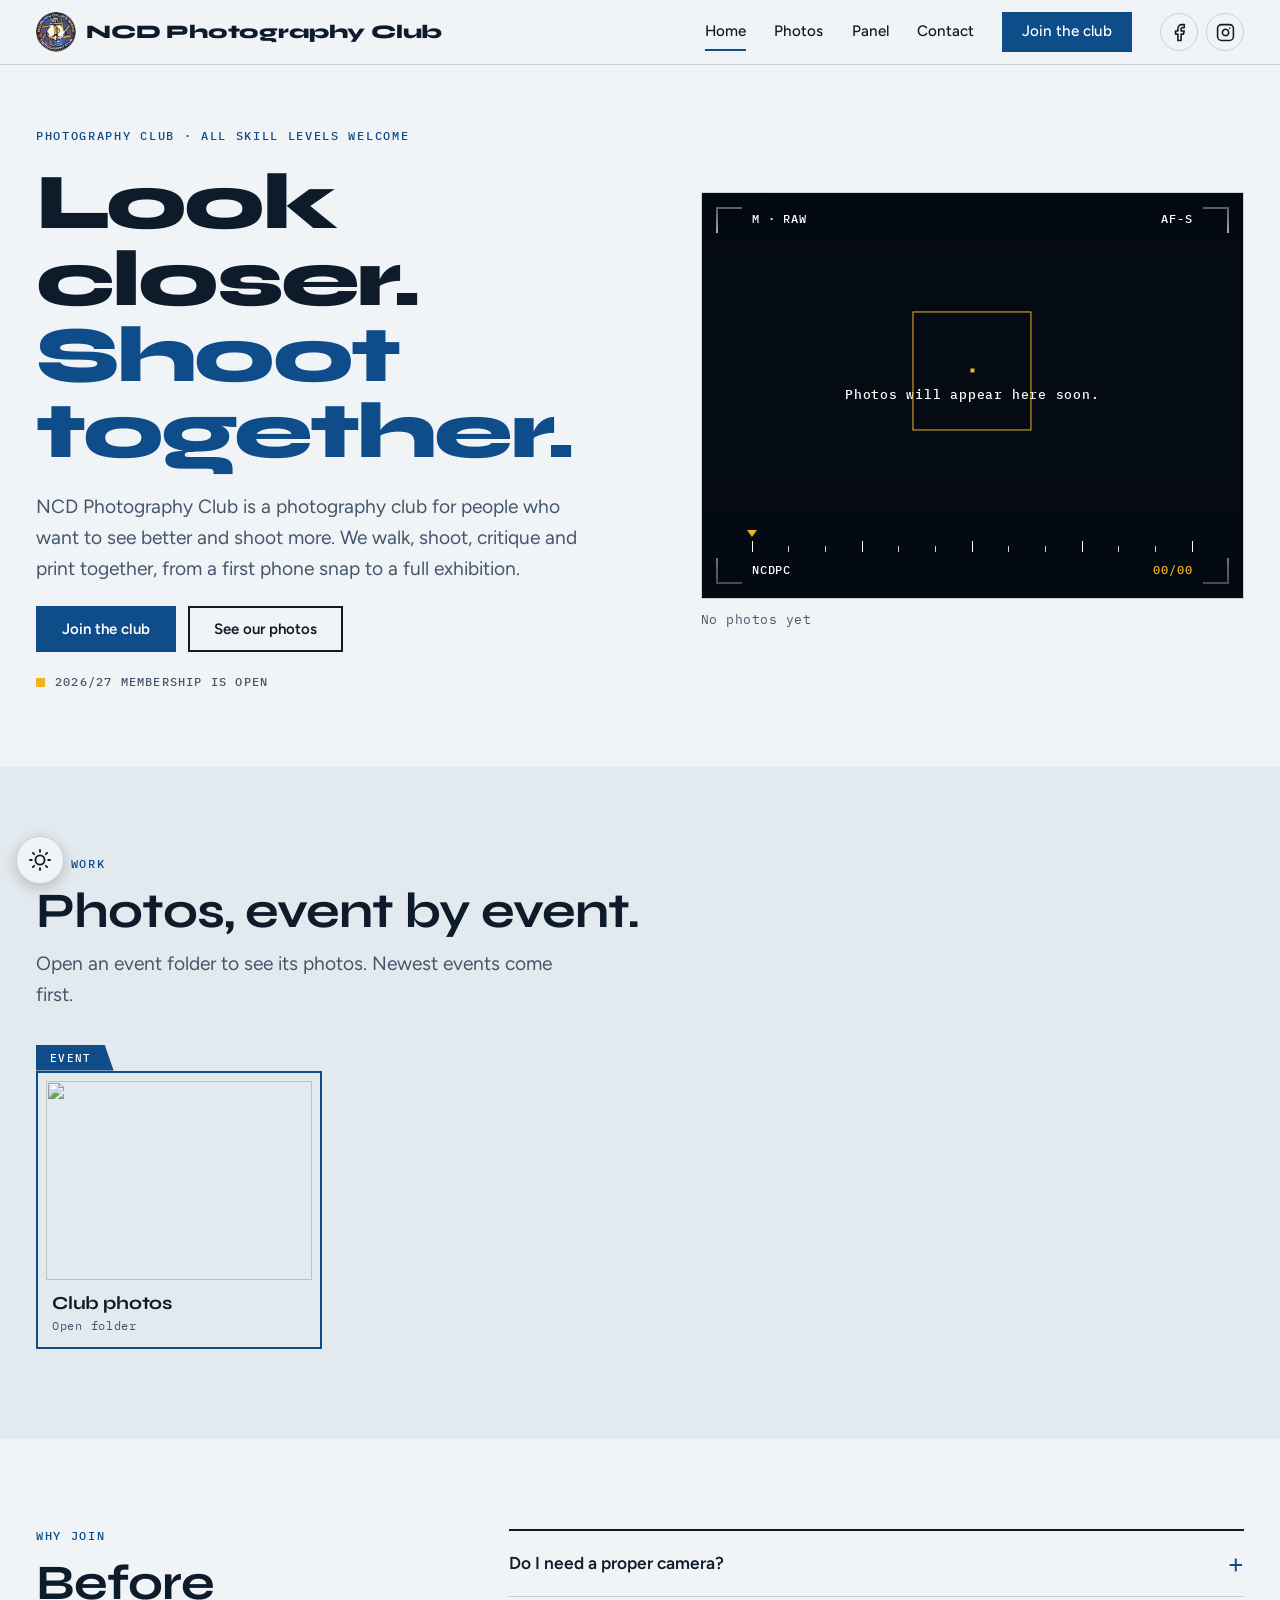
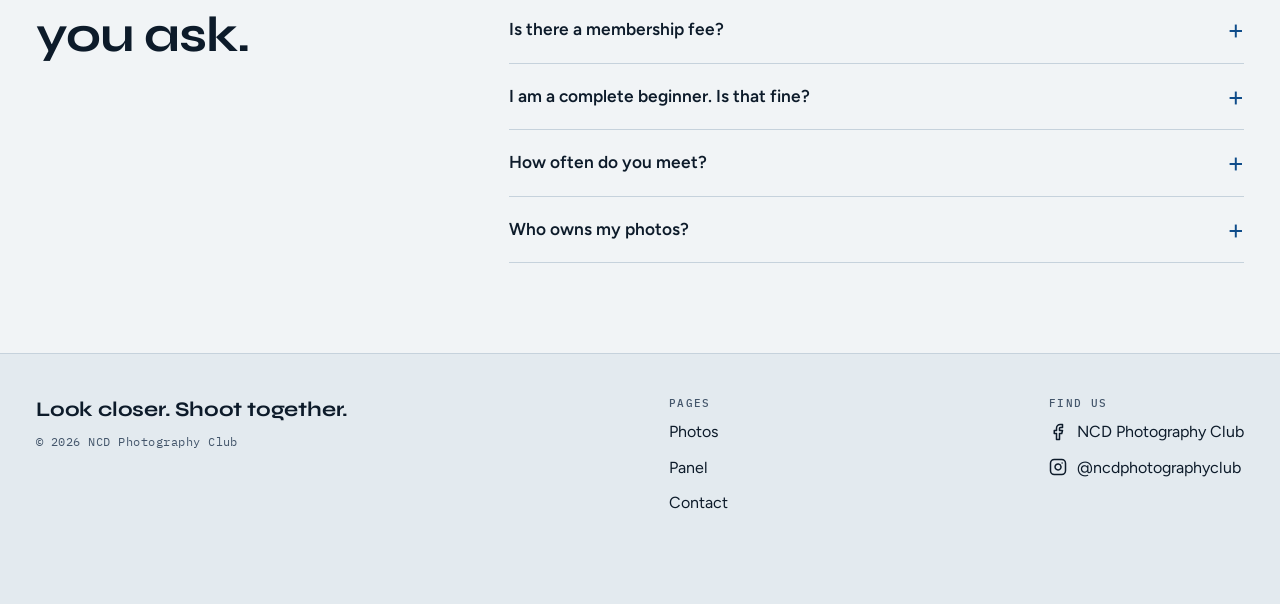
==== commit 235449fa: "Update footer, FAQ, contact details and join page - Footer "Find us": linked Facebook and Instagram " ====
--- a/index.html
+++ b/index.html
@@ -92,11 +92,10 @@
         </div>
         <div class="qa">
           <details><summary>Do I need a proper camera?</summary><p>No. A phone is enough for most walks and critiques. We teach composition and light first, and gear later. Members often lend lenses and tripods to each other.</p></details>
-          <details><summary>Is there a membership fee?</summary><p>A small yearly fee covers printing, exhibition costs and shared equipment. If the fee is a problem for you, tell us and we will work something out.</p></details>
+          <details><summary>Is there a membership fee?</summary><p>No! Membership is completely free. There are no membership fees, annual fees, or hidden charges. You can enjoy all our membership benefits without paying anything.</p></details>
           <details><summary>I am a complete beginner. Is that fine?</summary><p>Yes. Most of us started that way. On every walk, newer members are paired with someone who has been shooting for a while.</p></details>
-          <details><summary>How often do you meet?</summary><p>Photo walks and critique nights run monthly, workshops once a term and the exhibition once a year. Ask us on the Contact page for the next dates.</p></details>
-          <details><summary>Can I submit to the exhibition?</summary><p>Every member can submit up to three frames. A small member panel picks the final forty, and each selected photographer gets help with printing and framing.</p></details>
-          <details><summary>Who owns my photos?</summary><p>You do. We ask for your permission before showing any frame on this site, in print or on social media.</p></details>
+          <details><summary>How often do you meet?</summary><p>We have a weekly Club Day where members come together to learn, practice, and share their passion for photography. During each session, we explore photography techniques, learn about composition and lighting, and take on exciting photography challenges to improve our skills together.</p></details>
+                    <details><summary>Who owns my photos?</summary><p>You do. We ask for your permission before showing any frame on this site, in print or on social media.</p></details>
         </div>
       </div>
     </section>
@@ -126,8 +125,8 @@
     </div>
     <div>
       <h4>Find us</h4>
-      <span>photoclub@example.com</span>
-      <span>@openshutter.club</span>
+      <a class="soc-link" href="https://www.facebook.com/profile.php?id=61572156817707" target="_blank" rel="noopener noreferrer"><svg viewBox="0 0 24 24" fill="none" stroke="currentColor" stroke-width="2" stroke-linecap="round" stroke-linejoin="round" aria-hidden="true" focusable="false"><path d="M18 2h-3a5 5 0 0 0-5 5v3H7v4h3v8h4v-8h3l1-4h-4V7a1 1 0 0 1 1-1h3z"/></svg><span>NCD Photography Club</span></a>
+      <a class="soc-link" href="https://www.instagram.com/ncdphotographyclub/" target="_blank" rel="noopener noreferrer"><svg viewBox="0 0 24 24" fill="none" stroke="currentColor" stroke-width="2" stroke-linecap="round" stroke-linejoin="round" aria-hidden="true" focusable="false"><rect x="2" y="2" width="20" height="20" rx="5" ry="5"/><path d="M16 11.37A4 4 0 1 1 12.63 8 4 4 0 0 1 16 11.37z"/><line x1="17.5" y1="6.5" x2="17.51" y2="6.5"/></svg><span>@ncdphotographyclub</span></a>
     </div>
   </div>
 </footer>
--- a/assets/css/style.css
+++ b/assets/css/style.css
@@ -264,6 +264,8 @@
 .foot .tagline{font:700 1.3rem/1.2 var(--f-display);letter-spacing:-.01em}
 .foot a{color:var(--ink);text-decoration:none}
 .foot a:hover{color:var(--accent)}
+.foot .soc-link{display:inline-flex;align-items:center;gap:10px;align-self:flex-start}
+.soc-link svg{width:18px;height:18px;flex:none}
 .foot small{font:400 12px/1.5 var(--f-mono);letter-spacing:.04em;color:var(--ink-2)}
 .foot h4{font:500 11px/1 var(--f-mono);letter-spacing:.12em;text-transform:uppercase;color:var(--ink-2)}
 
@@ -363,3 +365,7 @@
 html.theme-anim .theme-btn{transition:transform .2s ease,border-color .45s ease,background-color .45s ease,color .45s ease,box-shadow .45s ease!important}
 html.theme-anim .theme-btn svg{transition:transform .5s cubic-bezier(.4,0,.2,1),opacity .35s ease!important}
 @media (prefers-reduced-motion:reduce){.theme-btn,.theme-btn svg{transition:none}}
+.card dd a{color:var(--ink);text-decoration:underline;text-decoration-color:var(--accent);text-underline-offset:4px;transition:color .2s}
+.card dd a:hover{color:var(--accent)}
+.apply-card{display:flex;flex-direction:column;align-items:flex-start;gap:16px;padding:clamp(22px,4vw,34px);border:1px solid var(--rule)}
+.apply-card p{margin:0}
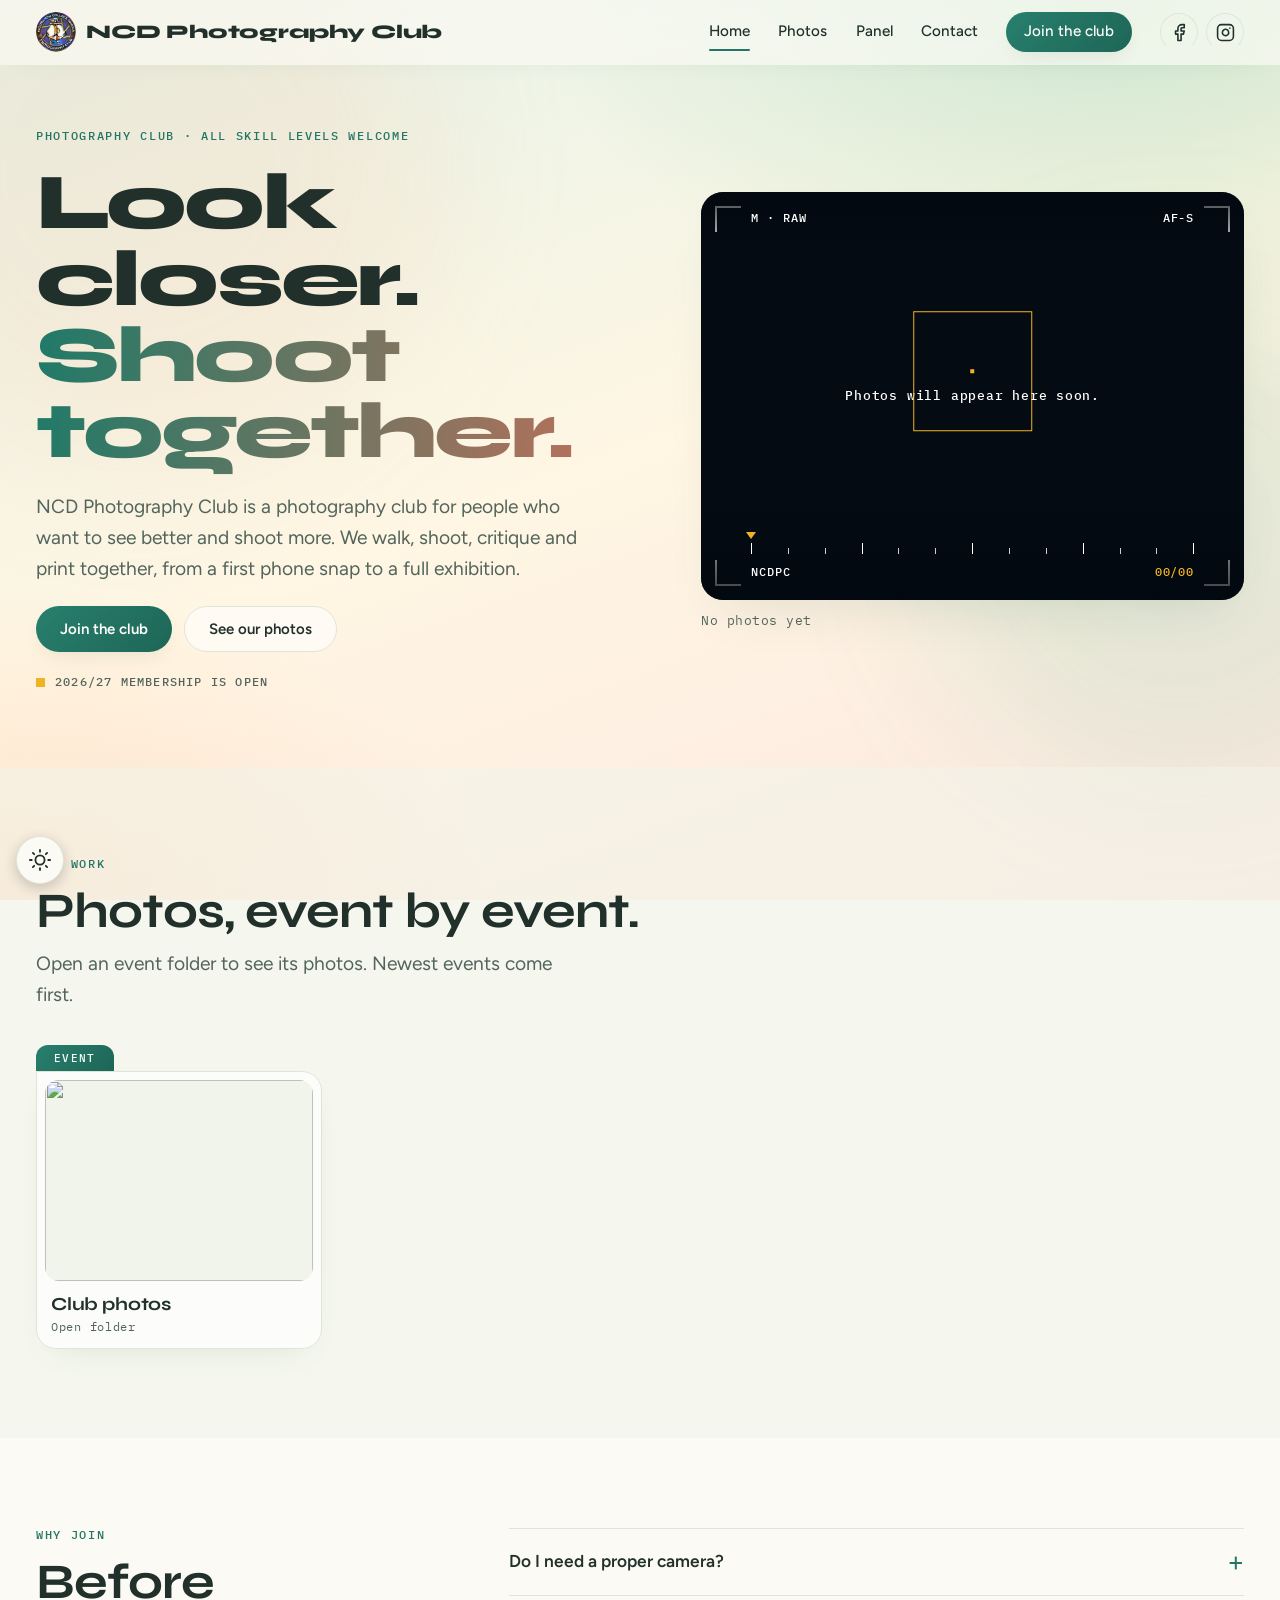
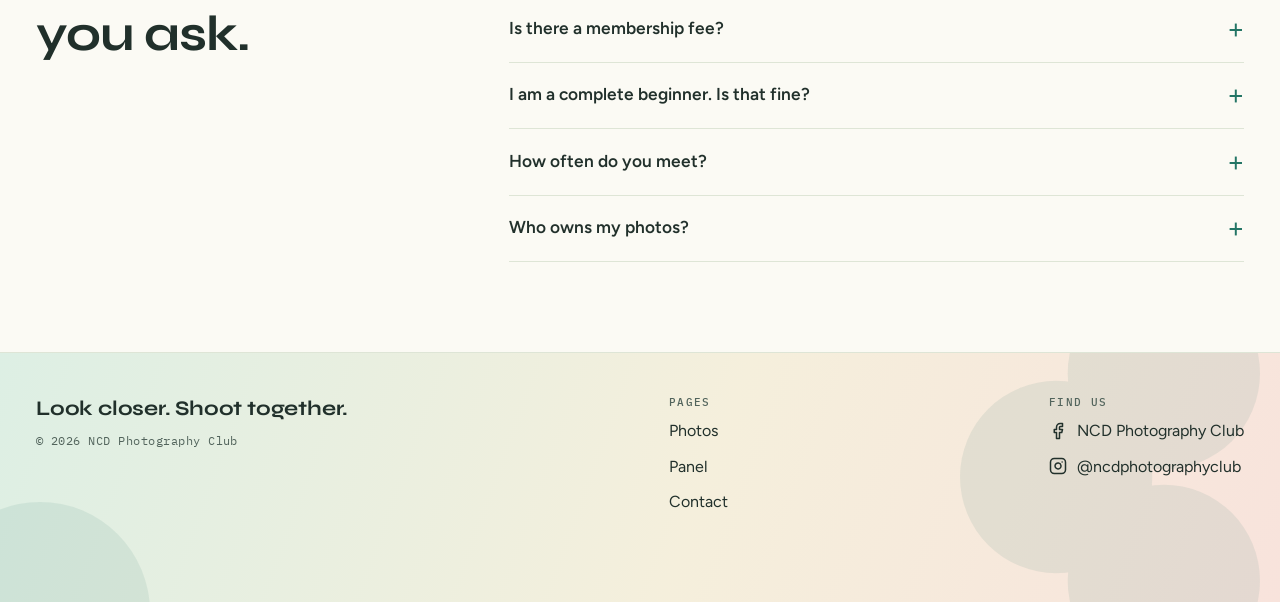
==== commit d1a80d17: "Add a motion layer for light and dark: entrances, scroll reveals, hover polish - Hero copy rises in;" ====
--- a/index.html
+++ b/index.html
@@ -14,6 +14,7 @@
 <link rel="stylesheet" href="https://fonts.googleapis.com/css2?family=Figtree:wght@400;500;600&family=IBM+Plex+Mono:wght@400;500&family=Syne:wght@600;700;800&display=swap">
 <script>(function(){var t=null;try{t=localStorage.getItem('ncd-theme')}catch(e){}if(t!=='light'&&t!=='dark'){t=window.matchMedia&&matchMedia('(prefers-color-scheme: dark)').matches?'dark':'light'}document.documentElement.setAttribute('data-theme',t)})();</script>
 <link rel="stylesheet" href="assets/css/style.css">
+<link rel="stylesheet" href="assets/css/motion.css">
 </head>
 <body>
 <header class="site">
@@ -138,5 +139,6 @@
 
 <script src="assets/js/events-data.js"></script>
 <script src="assets/js/site.js"></script>
+<script src="assets/js/motion.js"></script>
 </body>
 </html>
--- a/assets/css/style.css
+++ b/assets/css/style.css
@@ -369,3 +369,70 @@
 .card dd a:hover{color:var(--accent)}
 .apply-card{display:flex;flex-direction:column;align-items:flex-start;gap:16px;padding:clamp(22px,4vw,34px);border:1px solid var(--rule)}
 .apply-card p{margin:0}
+
+/* Footer: soft abstract shapes, drawn with a mask so one tint covers all the overlapping circles evenly. */
+footer{position:relative;overflow:hidden;isolation:isolate;--shape:color-mix(in srgb,var(--accent) 9%,transparent)}
+:root[data-theme="dark"] footer{--shape:color-mix(in srgb,var(--accent) 13%,transparent)}
+footer>.wrap{position:relative;z-index:1}
+footer::before,footer::after{content:"";position:absolute;z-index:0;pointer-events:none;background:var(--shape);
+  -webkit-mask:var(--m) no-repeat center/contain;mask:var(--m) no-repeat center/contain}
+footer::before{--m:url("data:image/svg+xml,%3Csvg xmlns='http://www.w3.org/2000/svg' viewBox='0 0 520 520'%3E%3Ccircle cx='330' cy='125' r='125'/%3E%3Ccircle cx='190' cy='260' r='125'/%3E%3Ccircle cx='330' cy='395' r='125'/%3E%3C/svg%3E");
+  width:400px;height:400px;right:-30px;top:50%;margin-top:-200px;animation:footDrift 18s ease-in-out infinite alternate}
+footer::after{--m:url("data:image/svg+xml,%3Csvg xmlns='http://www.w3.org/2000/svg' viewBox='0 0 200 200'%3E%3Ccircle cx='100' cy='100' r='100'/%3E%3C/svg%3E");
+  width:220px;height:220px;left:-70px;bottom:-120px;animation:footDrift 24s ease-in-out infinite alternate-reverse}
+@keyframes footDrift{from{transform:translate3d(0,0,0)}to{transform:translate3d(-18px,14px,0)}}
+@media (max-width:700px){footer::before{width:300px;height:300px;margin-top:-150px;right:-90px}}
+@media (prefers-reduced-motion:reduce){footer::before,footer::after{animation:none}}
+
+/* Gradient backgrounds. The colours are registered properties so they fade smoothly when the appearance changes. */
+@property --ga{syntax:'<color>';inherits:true;initial-value:transparent}
+@property --gb{syntax:'<color>';inherits:true;initial-value:transparent}
+@property --gc{syntax:'<color>';inherits:true;initial-value:transparent}
+@property --fa{syntax:'<color>';inherits:true;initial-value:transparent}
+@property --fb{syntax:'<color>';inherits:true;initial-value:transparent}
+@property --fc{syntax:'<color>';inherits:true;initial-value:transparent}
+@property --glow1{syntax:'<color>';inherits:true;initial-value:transparent}
+@property --glow2{syntax:'<color>';inherits:true;initial-value:transparent}
+
+:root{--ga:#E3EEFB;--gb:#F1F4F6;--gc:#D6E6F8;--glow1:rgba(15,76,138,.20);--glow2:rgba(109,174,240,.30);--fa:#CFE1F5;--fb:#E3EAEF;--fc:#B5D1EE}
+:root[data-theme="dark"]{--ga:#0E3466;--gb:#08182B;--gc:#0C3463;--glow1:rgba(70,150,240,.30);--glow2:rgba(35,105,200,.34);--fa:#0F3C70;--fb:#0F1F31;--fc:#14509A}
+html{background:var(--paper)}
+body{background:none;position:relative}
+body::before{content:"";position:fixed;inset:0;z-index:-1;pointer-events:none;
+  background:radial-gradient(65% 55% at 88% 0%,var(--glow1),transparent 70%),radial-gradient(55% 50% at 0% 100%,var(--glow2),transparent 70%),linear-gradient(160deg,var(--ga),var(--gb) 50%,var(--gc));
+  transition:--ga .45s,--gb .45s,--gc .45s,--glow1 .45s,--glow2 .45s}
+.alt{background:color-mix(in srgb,var(--paper-2) 55%,transparent)}
+.alt .folder-body{background:var(--paper-2)}
+footer{background:linear-gradient(110deg,var(--fa),var(--fb) 55%,var(--fc));transition:--fa .45s,--fb .45s,--fc .45s}
+.site{background:color-mix(in srgb,var(--paper) 70%,transparent);-webkit-backdrop-filter:blur(14px) saturate(1.2);backdrop-filter:blur(14px) saturate(1.2)}
+
+/* ===== Soft light appearance: Meadow (mint, cream, blush). Only the light version is changed; dark is untouched. ===== */
+:root[data-theme="light"]{
+  --paper:#FBFAF4; --paper-2:#F0F4EA; --ink:#21302B; --ink-2:#52645C; --rule:#DEE5D6;
+  --accent:#237565; --on-accent:#FFFFFF; --band:#E2F1E8; --on-band:#21302B; --strip:#F0F4EA;
+  --ga:#E3F3EA; --gb:#FFF6E3; --gc:#FCE7E0; --glow1:rgba(90,190,150,.26); --glow2:rgba(255,190,150,.30);
+  --fa:#DDEFE4; --fb:#F5EFDC; --fc:#F8E3DC;
+  --soft:rgba(35,90,70,.14); --btn:linear-gradient(135deg,#287F6D,#1E6657);
+}
+:root[data-theme="light"] .btn,:root[data-theme="light"] .band .btn,:root[data-theme="light"] .folder:hover .folder-tab{background:var(--btn);color:#fff;border:0;border-radius:999px;box-shadow:0 8px 20px -8px var(--soft)}
+:root[data-theme="light"] .btn:hover{box-shadow:0 12px 26px -8px var(--soft)}
+:root[data-theme="light"] .btn-ghost,:root[data-theme="light"] .band .btn-ghost{background:rgba(255,255,255,.6);color:var(--ink);border:1.5px solid var(--rule);box-shadow:none}
+:root[data-theme="light"] h1 .b{background:linear-gradient(95deg,#1F7A68,#C2705A);-webkit-background-clip:text;background-clip:text;-webkit-text-fill-color:transparent;color:transparent;width:fit-content;padding-bottom:.14em;margin-bottom:-.14em}
+:root[data-theme="light"] .vf{border:0;border-radius:22px;box-shadow:0 24px 50px -22px var(--soft)}
+:root[data-theme="light"] .folder-body{border:1px solid var(--rule);border-radius:0 20px 20px 20px;background:rgba(255,255,255,.72);box-shadow:0 14px 34px -18px var(--soft)}
+:root[data-theme="light"] .alt .folder-body{background:rgba(255,255,255,.72)}
+:root[data-theme="light"] .folder-tab{background:var(--btn);border-radius:12px 12px 0 0;clip-path:none;padding:8px 18px 7px}
+:root[data-theme="light"] .folder-cover{border-radius:14px}
+:root[data-theme="light"] .folder:hover .folder-body{box-shadow:0 20px 40px -16px var(--soft)}
+:root[data-theme="light"] .card,:root[data-theme="light"] .apply-card{border:1px solid var(--rule);border-radius:22px;background:rgba(255,255,255,.75);box-shadow:0 16px 36px -22px var(--soft)}
+:root[data-theme="light"] .band{background:linear-gradient(135deg,#E3F3EA,#E2F1E8 55%,#FCE7E0)}
+:root[data-theme="light"] .band .eyebrow,:root[data-theme="light"] .steps li::before{color:var(--accent)}
+:root[data-theme="light"] .steps li{border-top-color:var(--rule)}
+:root[data-theme="light"] .band :focus-visible{outline-color:var(--accent)}
+:root[data-theme="light"] .rhythm,:root[data-theme="light"] .qa,:root[data-theme="light"] .rules{border-top-width:1px;border-top-color:var(--rule)}
+:root[data-theme="light"] .plan{border-radius:20px;border-top-width:1px;border-top-color:var(--rule)}
+:root[data-theme="light"] .person-ph{border-radius:20px;border-bottom:0;box-shadow:0 14px 30px -18px var(--soft)}
+:root[data-theme="light"] .back-btn{border-radius:999px;border-color:var(--rule)}
+:root[data-theme="light"] .more{border-bottom-width:1px}
+:root[data-theme="light"] .strip{background:linear-gradient(90deg,#E3F3EA,#FFF6E3,#FCE7E0);color:var(--accent)}
+:root[data-theme="light"] .site{border-bottom-color:transparent;box-shadow:0 10px 30px -22px var(--soft)}
--- a/assets/css/motion.css
+++ b/assets/css/motion.css
@@ -0,0 +1,72 @@
+/* NCD Photography Club: motion layer. Smooth entrances, hover polish and slow ambient movement.
+   Everything here is switched off for visitors who ask their device for reduced motion, and
+   the page stays fully readable if this file or motion.js does not load. */
+@media (prefers-reduced-motion:no-preference){
+
+  /* page-to-page fade (browsers that support it) */
+  @view-transition{navigation:auto}
+  ::view-transition-old(root){animation:moFadeOut .28s ease both}
+  ::view-transition-new(root){animation:moFadeIn .42s cubic-bezier(.2,.7,.2,1) both}
+  @keyframes moFadeOut{to{opacity:0}}
+  @keyframes moFadeIn{from{opacity:0}}
+
+  /* hero: the copy rises in one line after another, the viewfinder settles in */
+  @keyframes moUp{from{opacity:0;transform:translate3d(0,26px,0)}to{opacity:1;transform:none}}
+  @keyframes moScale{from{opacity:0;transform:translate3d(0,24px,0) scale(.96)}to{opacity:1;transform:none}}
+  .hero-copy>*,.pagehead .wrap>*{animation:moUp .95s cubic-bezier(.2,.7,.2,1) both}
+  .hero-copy>:nth-child(1){animation-delay:.05s}.hero-copy>:nth-child(2){animation-delay:.16s}
+  .hero-copy>:nth-child(3){animation-delay:.3s}.hero-copy>:nth-child(4){animation-delay:.42s}
+  .hero-copy>:nth-child(5){animation-delay:.54s}
+  .pagehead .wrap>:nth-child(2){animation-delay:.12s}.pagehead .wrap>:nth-child(3){animation-delay:.22s}
+  .vfwrap{animation:moScale 1.1s cubic-bezier(.2,.7,.2,1) .25s both}
+
+  /* scroll reveal (motion.js adds .mo to <html>, then .rv to the items, then .in as they scroll into view) */
+  .mo .rv{opacity:0;transform:translate3d(0,30px,0);transition:opacity .8s cubic-bezier(.2,.7,.2,1),transform .8s cubic-bezier(.2,.7,.2,1);transition-delay:var(--d,0s);will-change:opacity,transform}
+  .mo .rv.in{opacity:1;transform:none}
+  .mo .rv.done{will-change:auto}
+
+  /* slideshow: a slow push-in on the photo that is showing */
+  .slide{transform:scale(1);transition:opacity .9s ease,transform 0s linear .9s}
+  .slide.on{transform:scale(1.07);transition:opacity .9s ease,transform 11s linear}
+
+  /* buttons: a soft light sweep, and a gentle press */
+  .btn{position:relative;overflow:hidden;isolation:isolate;transition:transform .25s cubic-bezier(.2,.7,.2,1),box-shadow .25s}
+  .btn::after{content:"";position:absolute;inset:0;z-index:-1;pointer-events:none;background:linear-gradient(105deg,transparent 35%,rgba(255,255,255,.38) 50%,transparent 65%);transform:translateX(-130%);transition:transform .75s cubic-bezier(.2,.7,.2,1)}
+  .btn:hover::after{transform:translateX(130%)}
+  .btn:active{transform:translateY(0) scale(.97)}
+
+  /* navigation: the underline slides in */
+  .nav a:not(.btn){position:relative;border-bottom-color:transparent!important}
+  .nav a:not(.btn)::after{content:"";position:absolute;left:0;right:0;bottom:-2px;height:2px;border-radius:2px;background:var(--accent);transform:scaleX(0);transform-origin:left;transition:transform .35s cubic-bezier(.2,.7,.2,1)}
+  .nav a:not(.btn):hover::after,.nav a[aria-current="page"]:not(.btn)::after{transform:scaleX(1)}
+
+  /* header: gains a soft shadow once the page is scrolled */
+  .site{transition:box-shadow .35s ease,background-color .35s ease}
+  .site.scrolled{box-shadow:0 12px 32px -20px rgba(8,24,43,.45)}
+
+  /* cards and photos: lift, and a calmer zoom */
+  .folder-body,.card,.person-ph,.gal-item{transition:transform .45s cubic-bezier(.2,.7,.2,1),box-shadow .45s ease}
+  .folder:hover .folder-body{transform:translateY(-8px)}
+  .folder-cover img{transition:transform .9s cubic-bezier(.2,.7,.2,1)}
+  .folder:hover .folder-cover img{transform:scale(1.07)}
+  .person:hover .person-ph{transform:translateY(-6px)}
+  .person-ph img,.gal-item img{transition:transform .9s cubic-bezier(.2,.7,.2,1)}
+  .person:hover .person-ph img{transform:scale(1.05)}
+  .gal-item:hover{transform:translateY(-4px)}
+  .gal-item:hover img{transform:scale(1.05)}
+
+  /* FAQ: the plus turns into a cross */
+  .qa summary::after{transition:transform .35s cubic-bezier(.2,.7,.2,1)}
+  .qa details[open] summary::after{transform:rotate(45deg)}
+
+  /* slow floating light behind the page */
+  .mo-orbs{position:fixed;inset:0;z-index:-1;pointer-events:none;overflow:hidden}
+  .mo-orbs i{position:absolute;border-radius:50%;filter:blur(70px);opacity:.55;will-change:transform}
+  .mo-orbs i:nth-child(1){width:46vmax;height:46vmax;left:-12vmax;top:-10vmax;background:var(--glow2);animation:moDriftA 26s ease-in-out infinite alternate}
+  .mo-orbs i:nth-child(2){width:40vmax;height:40vmax;right:-12vmax;top:30vh;background:var(--glow1);animation:moDriftB 32s ease-in-out infinite alternate}
+  @keyframes moDriftA{to{transform:translate3d(14vmax,10vmax,0) scale(1.15)}}
+  @keyframes moDriftB{to{transform:translate3d(-12vmax,-8vmax,0) scale(1.2)}}
+
+  /* thin progress line along the top while reading */
+  .mo-progress{position:fixed;left:0;top:0;right:0;height:3px;z-index:60;transform:scaleX(0);transform-origin:left;pointer-events:none;background:linear-gradient(90deg,var(--accent),var(--film))}
+}
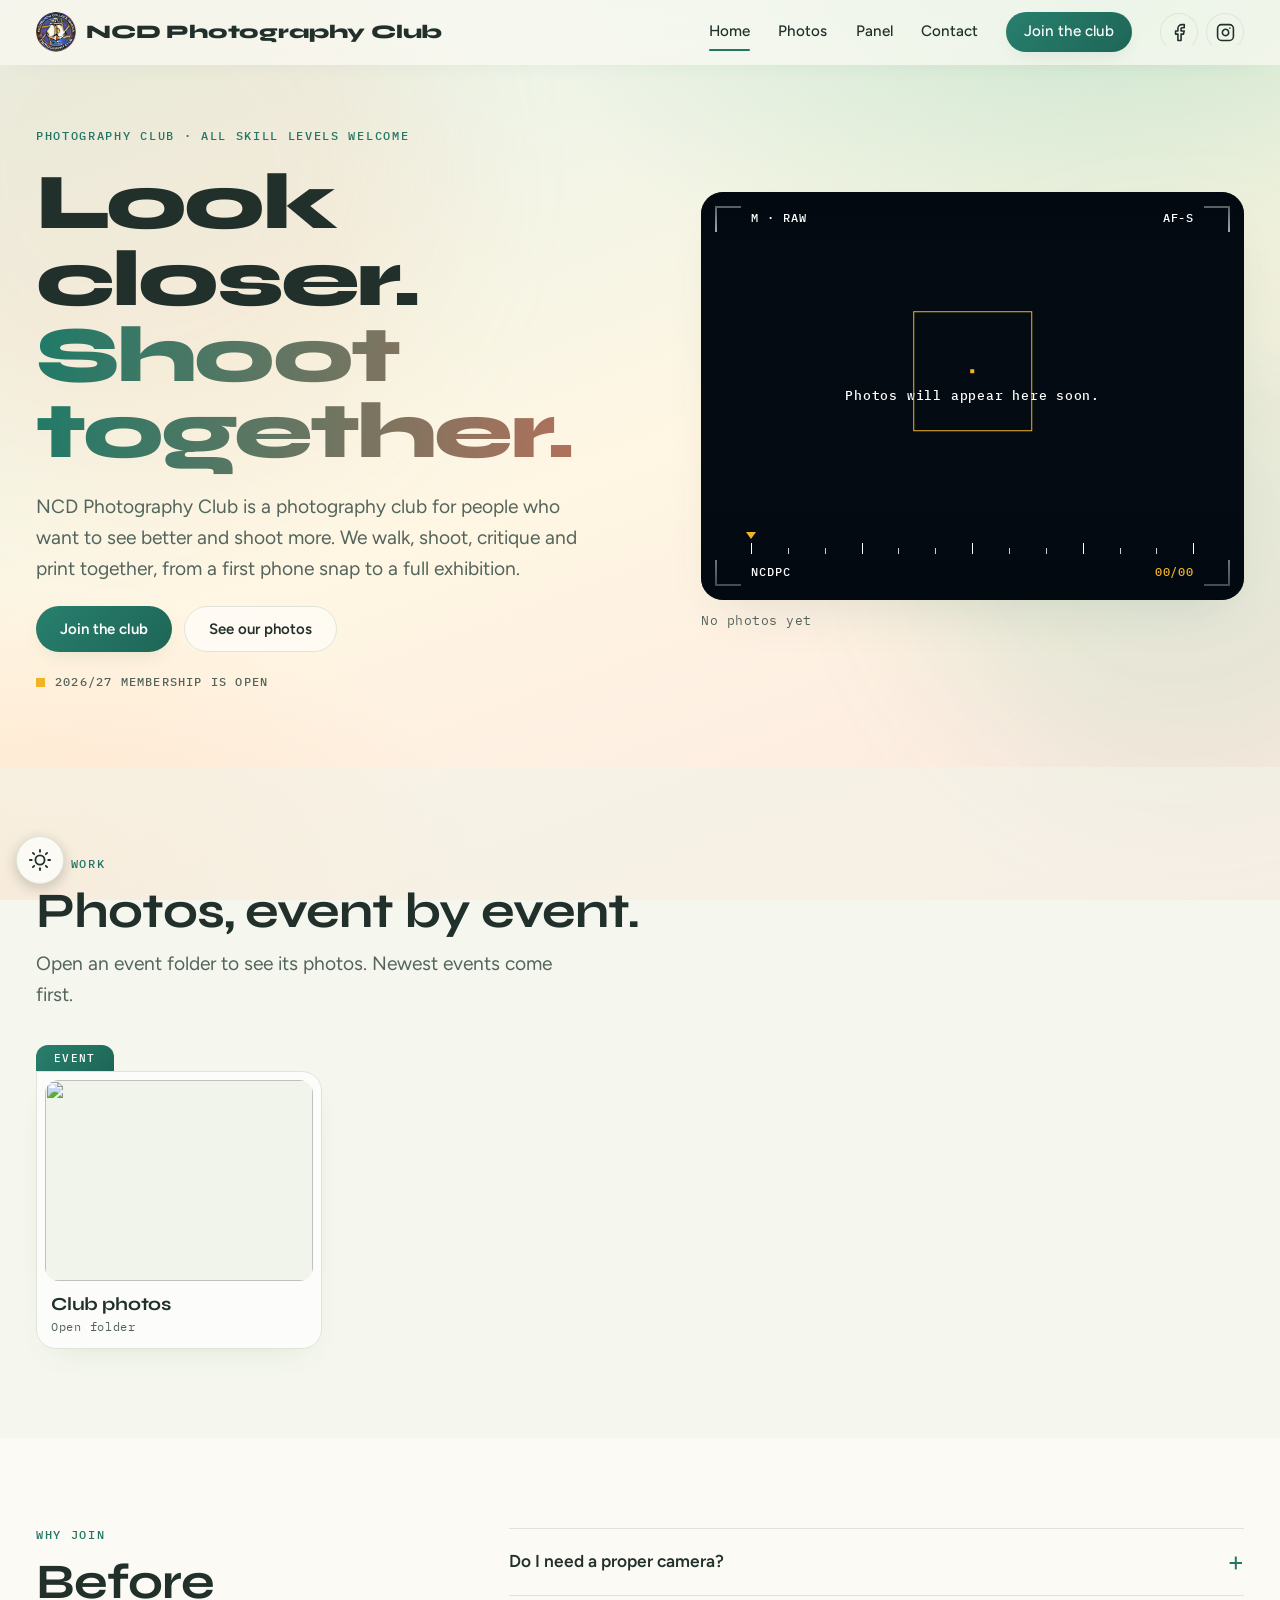
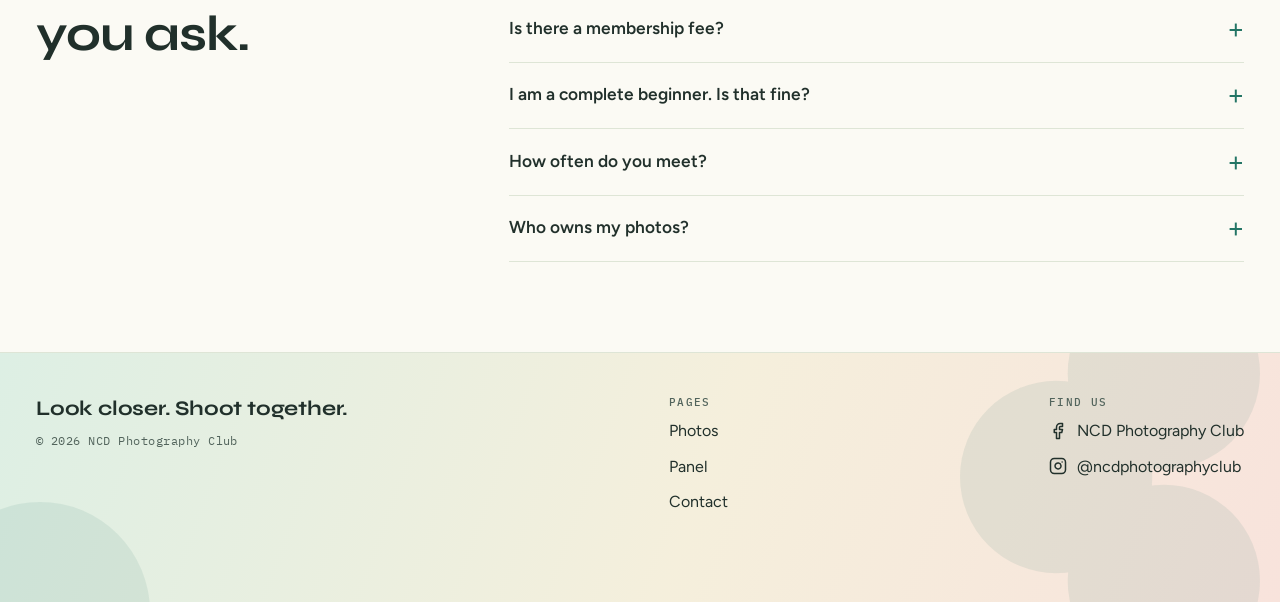
==== commit 3fd22ced: "Keep photos and events showing when GitHub limits requests The site reads the photo list from the Gi" ====
--- a/index.html
+++ b/index.html
@@ -138,6 +138,7 @@
 </button>
 
 <script src="assets/js/events-data.js"></script>
+<script src="assets/js/photo-list.js"></script>
 <script src="assets/js/site.js"></script>
 <script src="assets/js/motion.js"></script>
 </body>
